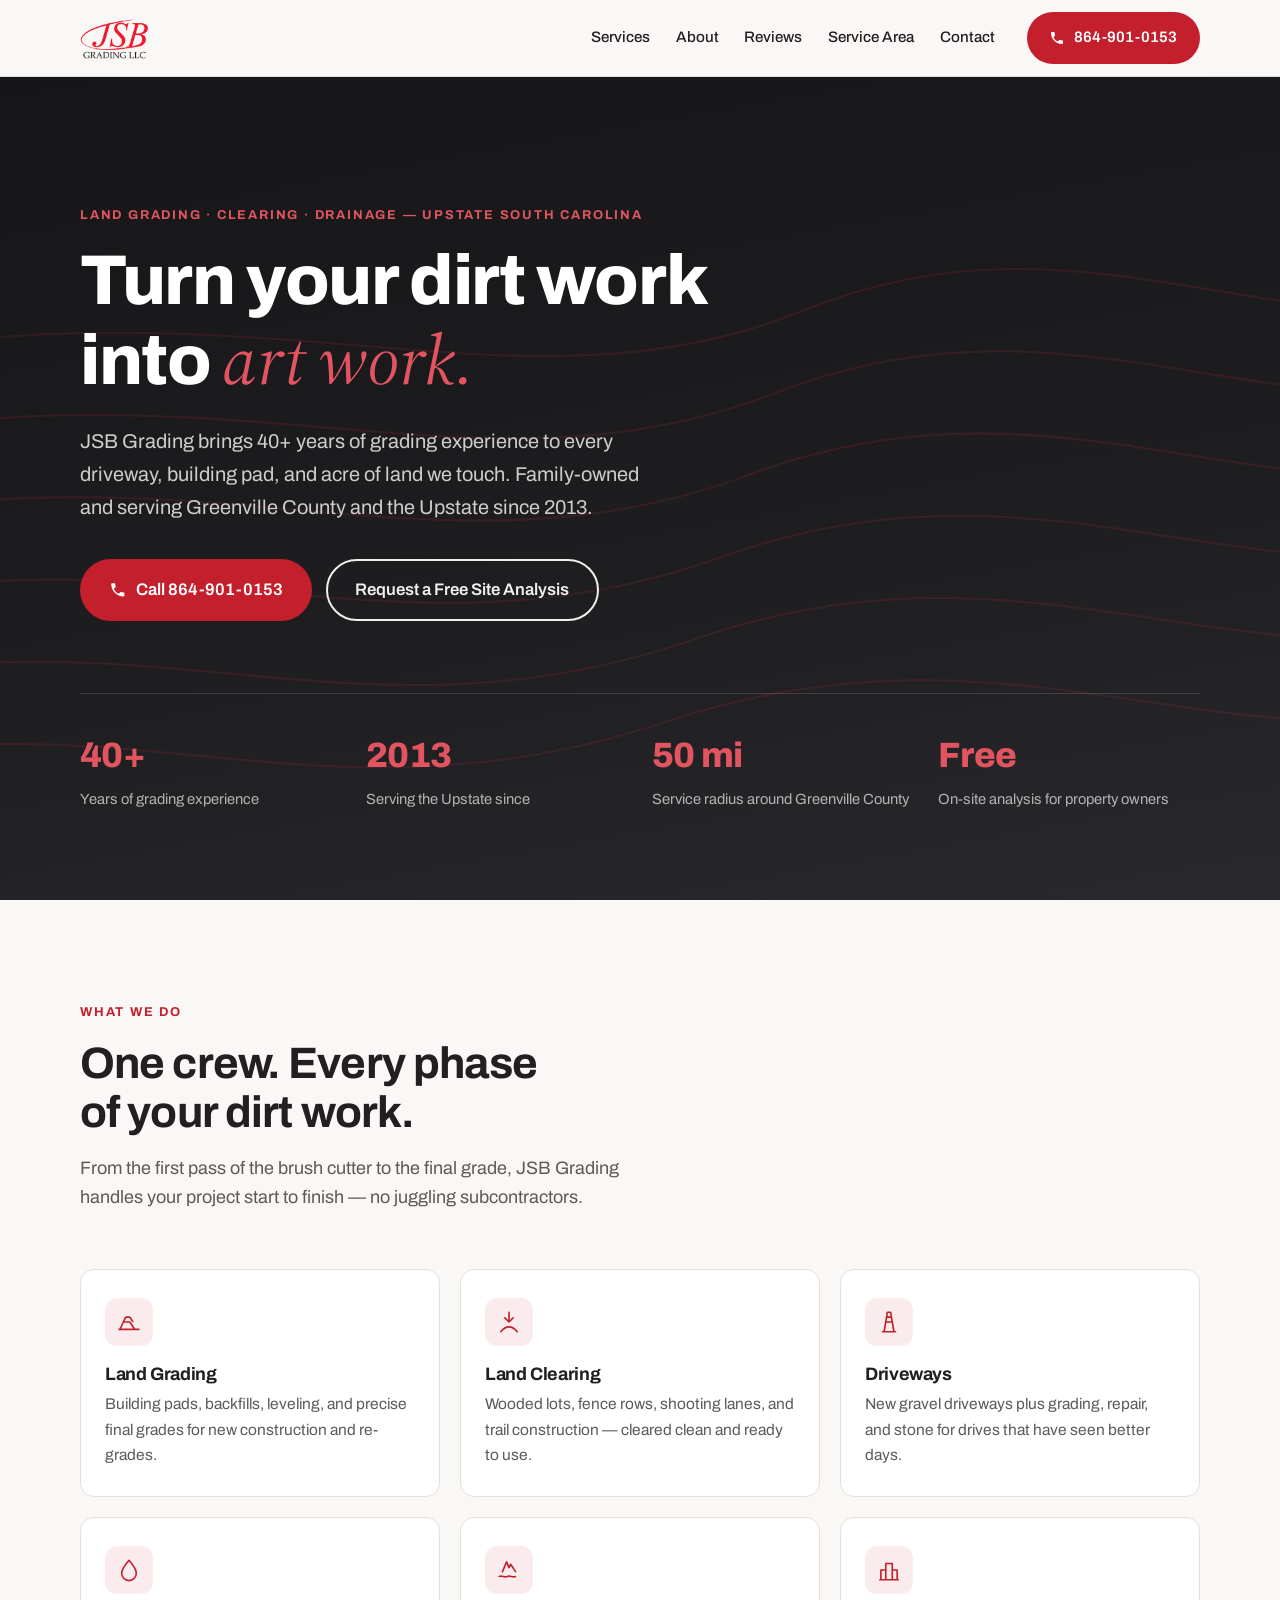
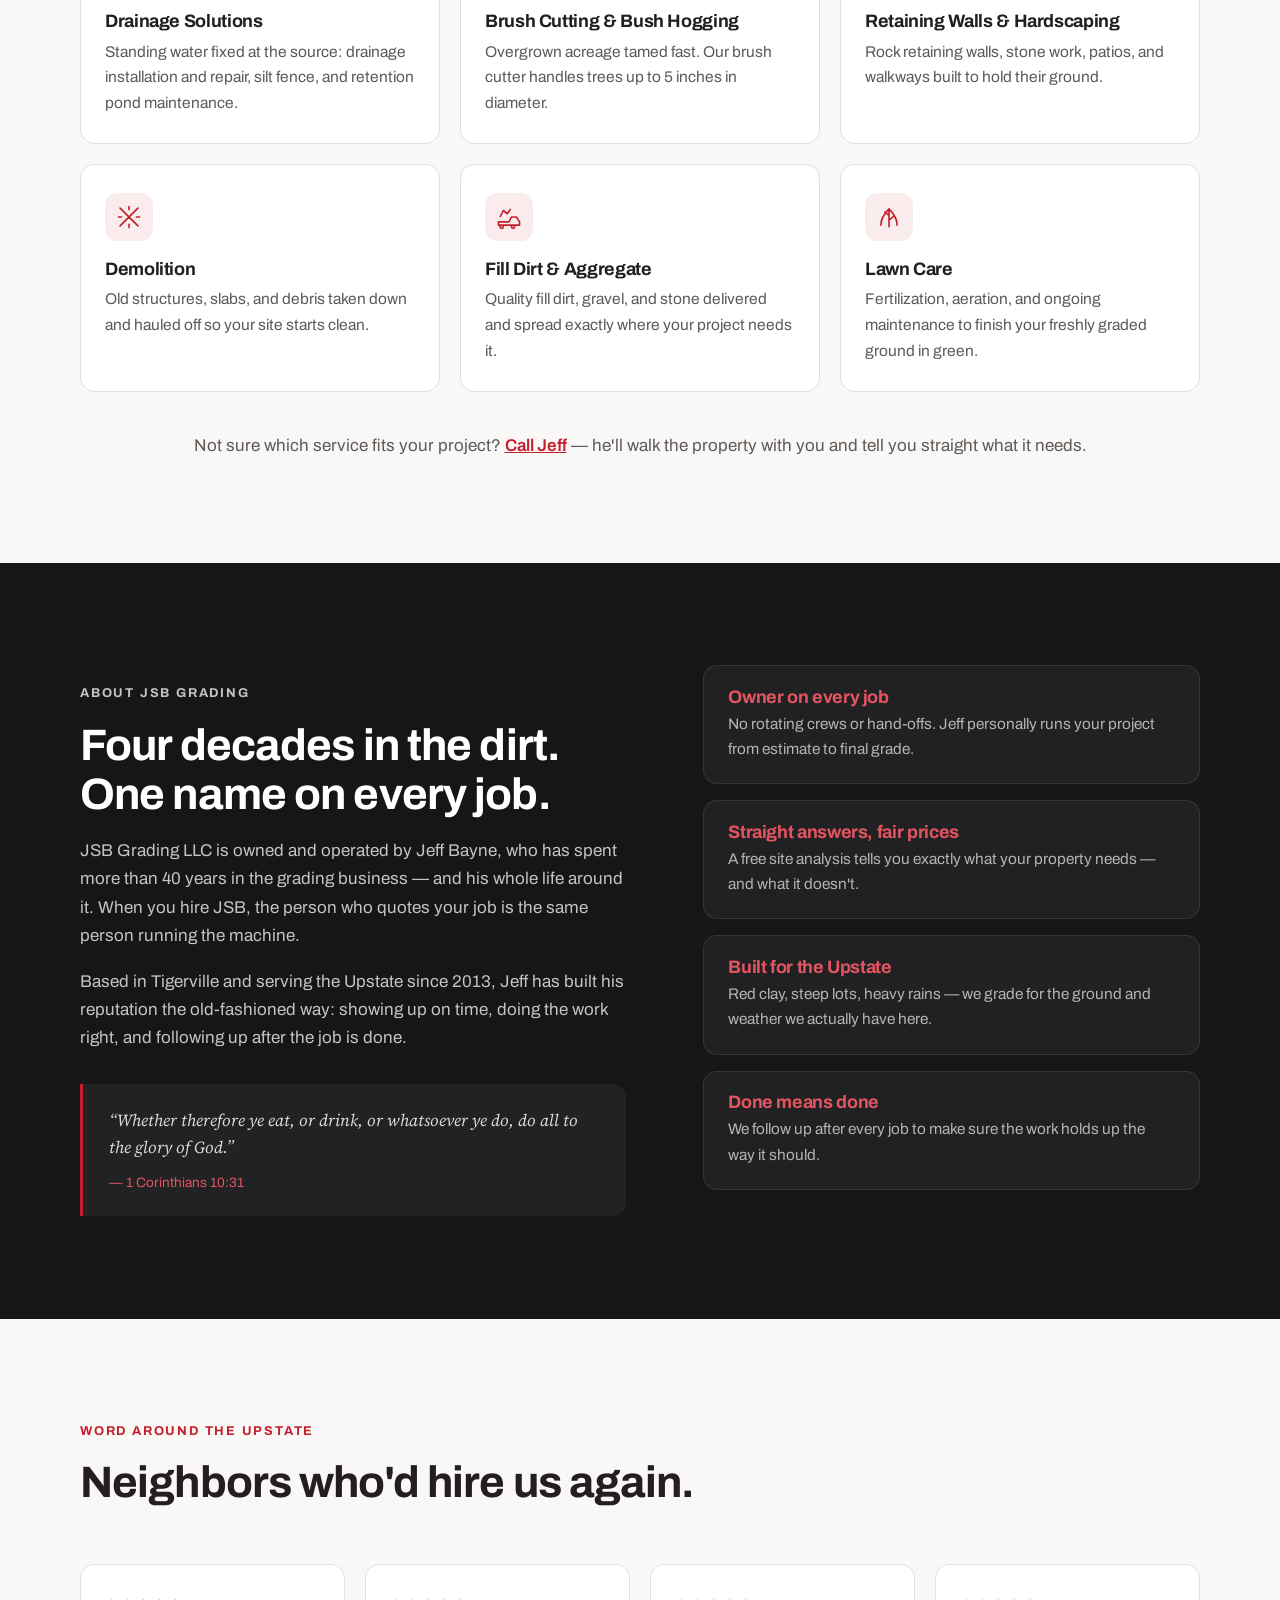
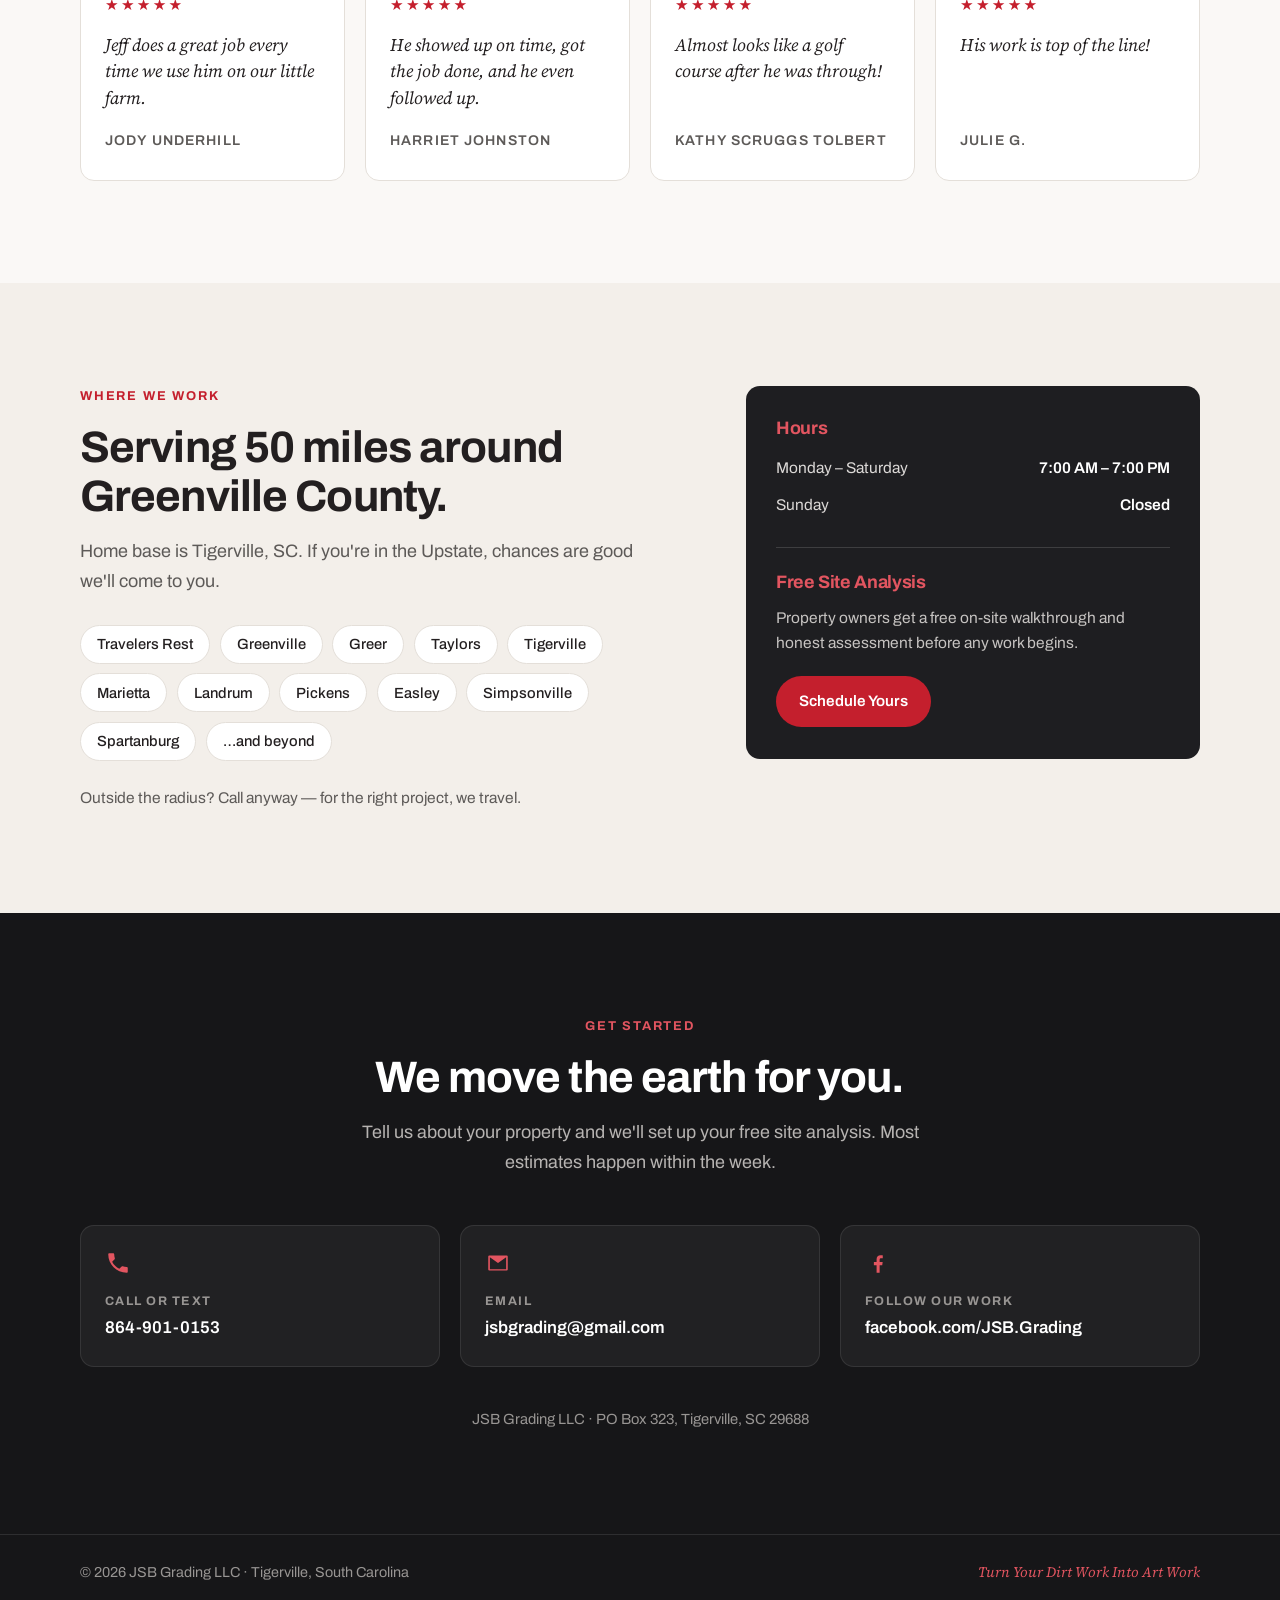
==== index.html @ b6570e82 "Build JSB Grading single-page marketing site Co-Authored-By: Claude Fable 5 <noreply@anthropic.com>" ====
<!DOCTYPE html>
<html lang="en">
<head>
  <meta charset="UTF-8">
  <meta name="viewport" content="width=device-width, initial-scale=1.0">
  <title>JSB Grading LLC — Land Grading, Clearing &amp; Drainage | Greenville County, SC</title>
  <meta name="description" content="JSB Grading LLC provides expert land grading, land clearing, gravel driveways, and drainage solutions across Greenville County and Upstate South Carolina. 40+ years of experience. Free site analysis — call 864-901-0153.">
  <link rel="canonical" href="https://www.jsbgrading.com/">
  <meta property="og:title" content="JSB Grading LLC — Turn Your Dirt Work Into Art Work">
  <meta property="og:description" content="Land grading, clearing, driveways &amp; drainage in Upstate South Carolina. 40+ years of experience. Free site analysis.">
  <meta property="og:type" content="website">
  <link rel="preconnect" href="https://fonts.googleapis.com">
  <link rel="preconnect" href="https://fonts.gstatic.com" crossorigin>
  <link href="https://fonts.googleapis.com/css2?family=Archivo:wght@400;500;600;700;800&family=Source+Serif+4:ital,opsz,wght@1,8..60,400&display=swap" rel="stylesheet">
  <link rel="stylesheet" href="css/style.css">
  <link rel="icon" href="img/jsb-grading-llc-logo.png" type="image/png">
  <script type="application/ld+json">
  {
    "@context": "https://schema.org",
    "@type": "LocalBusiness",
    "name": "JSB Grading LLC",
    "description": "Land grading, land clearing, gravel driveways, and drainage solutions in Upstate South Carolina.",
    "telephone": "+1-864-901-0153",
    "email": "jsbgrading@gmail.com",
    "url": "https://www.jsbgrading.com/",
    "slogan": "Turn Your Dirt Work Into Art Work",
    "foundingDate": "2013",
    "address": {
      "@type": "PostalAddress",
      "postOfficeBoxNumber": "PO Box 323",
      "addressLocality": "Tigerville",
      "addressRegion": "SC",
      "postalCode": "29688",
      "addressCountry": "US"
    },
    "areaServed": {
      "@type": "GeoCircle",
      "geoMidpoint": { "@type": "GeoCoordinates", "latitude": 35.0612, "longitude": -82.3668 },
      "geoRadius": "80000"
    },
    "openingHoursSpecification": [{
      "@type": "OpeningHoursSpecification",
      "dayOfWeek": ["Monday","Tuesday","Wednesday","Thursday","Friday","Saturday"],
      "opens": "07:00",
      "closes": "19:00"
    }],
    "sameAs": ["https://www.facebook.com/JSB.Grading/"]
  }
  </script>
</head>
<body>

  <header class="site-header" id="top">
    <div class="container header-inner">
      <a class="brand" href="#top">
        <img src="img/jsb-grading-llc-logo.png" alt="JSB Grading LLC" width="222" height="167">
      </a>
      <nav class="site-nav" id="site-nav" aria-label="Main navigation">
        <a href="#services">Services</a>
        <a href="#about">About</a>
        <a href="#testimonials">Reviews</a>
        <a href="#service-area">Service Area</a>
        <a href="#contact">Contact</a>
      </nav>
      <a class="btn btn-solid header-cta" href="tel:+18649010153">
        <svg viewBox="0 0 24 24" aria-hidden="true"><path d="M6.6 10.8c1.4 2.8 3.8 5.1 6.6 6.6l2.2-2.2c.3-.3.7-.4 1-.2 1.1.4 2.3.6 3.6.6.6 0 1 .4 1 1V20c0 .6-.4 1-1 1C10.6 21 3 13.4 3 4c0-.6.4-1 1-1h3.5c.6 0 1 .4 1 1 0 1.2.2 2.4.6 3.6.1.3 0 .7-.2 1l-2.3 2.2z"/></svg>
        864-901-0153
      </a>
      <button class="nav-toggle" id="nav-toggle" aria-label="Toggle menu" aria-expanded="false">
        <span></span><span></span><span></span>
      </button>
    </div>
  </header>

  <main>

    <!-- ============ HERO ============ -->
    <section class="hero">
      <div class="hero-topo" aria-hidden="true">
        <svg viewBox="0 0 1200 600" preserveAspectRatio="xMidYMid slice">
          <g fill="none" stroke="currentColor" stroke-width="1.5">
            <path d="M-50 520 C 200 430, 350 560, 620 470 S 1050 530, 1280 440"/>
            <path d="M-50 460 C 220 370, 380 500, 640 410 S 1060 470, 1280 380"/>
            <path d="M-50 400 C 240 310, 410 440, 660 350 S 1070 410, 1280 320"/>
            <path d="M-50 340 C 260 250, 440 380, 680 290 S 1080 350, 1280 260"/>
            <path d="M-50 280 C 280 190, 470 320, 700 230 S 1090 290, 1280 200"/>
            <path d="M-50 220 C 300 130, 500 260, 720 170 S 1100 230, 1280 140"/>
          </g>
        </svg>
      </div>
      <div class="container hero-inner">
        <p class="eyebrow">Land Grading &middot; Clearing &middot; Drainage &mdash; Upstate South Carolina</p>
        <h1>Turn your dirt work<br>into <em>art work.</em></h1>
        <p class="hero-sub">JSB Grading brings 40+ years of grading experience to every driveway, building pad, and acre of land we touch. Family-owned and serving Greenville County and the Upstate since 2013.</p>
        <div class="hero-actions">
          <a class="btn btn-solid btn-lg" href="tel:+18649010153">
            <svg viewBox="0 0 24 24" aria-hidden="true"><path d="M6.6 10.8c1.4 2.8 3.8 5.1 6.6 6.6l2.2-2.2c.3-.3.7-.4 1-.2 1.1.4 2.3.6 3.6.6.6 0 1 .4 1 1V20c0 .6-.4 1-1 1C10.6 21 3 13.4 3 4c0-.6.4-1 1-1h3.5c.6 0 1 .4 1 1 0 1.2.2 2.4.6 3.6.1.3 0 .7-.2 1l-2.3 2.2z"/></svg>
            Call 864-901-0153
          </a>
          <a class="btn btn-outline btn-lg" href="#contact">Request a Free Site Analysis</a>
        </div>
        <dl class="hero-stats">
          <div><dt>40+</dt><dd>Years of grading experience</dd></div>
          <div><dt>2013</dt><dd>Serving the Upstate since</dd></div>
          <div><dt>50 mi</dt><dd>Service radius around Greenville County</dd></div>
          <div><dt>Free</dt><dd>On-site analysis for property owners</dd></div>
        </dl>
      </div>
    </section>

    <!-- ============ SERVICES ============ -->
    <section class="section" id="services">
      <div class="container">
        <header class="section-head">
          <p class="eyebrow">What We Do</p>
          <h2>One crew. Every phase of your dirt work.</h2>
          <p class="section-sub">From the first pass of the brush cutter to the final grade, JSB Grading handles your project start to finish &mdash; no juggling subcontractors.</p>
        </header>
        <div class="services-grid">
          <article class="service-card">
            <div class="service-icon" aria-hidden="true">
              <svg viewBox="0 0 32 32"><path d="M3 25h26M5 25l4-9h8l6 9M9 16l3-6h5l4 6" fill="none" stroke="currentColor" stroke-width="2" stroke-linejoin="round"/></svg>
            </div>
            <h3>Land Grading</h3>
            <p>Building pads, backfills, leveling, and precise final grades for new construction and re-grades.</p>
          </article>
          <article class="service-card">
            <div class="service-icon" aria-hidden="true">
              <svg viewBox="0 0 32 32"><path d="M16 4v12m0 0l-5-5m5 5l5-5M6 28c3-4 7-6 10-6s7 2 10 6" fill="none" stroke="currentColor" stroke-width="2" stroke-linecap="round" stroke-linejoin="round"/></svg>
            </div>
            <h3>Land Clearing</h3>
            <p>Wooded lots, fence rows, shooting lanes, and trail construction &mdash; cleared clean and ready to use.</p>
          </article>
          <article class="service-card">
            <div class="service-icon" aria-hidden="true">
              <svg viewBox="0 0 32 32"><path d="M10 28L14 4h4l4 24M8 28h16M12 16h8M13 10h6" fill="none" stroke="currentColor" stroke-width="2" stroke-linecap="round" stroke-linejoin="round"/></svg>
            </div>
            <h3>Driveways</h3>
            <p>New gravel driveways plus grading, repair, and stone for drives that have seen better days.</p>
          </article>
          <article class="service-card">
            <div class="service-icon" aria-hidden="true">
              <svg viewBox="0 0 32 32"><path d="M16 4C16 4 7 14.5 7 20a9 9 0 0018 0c0-5.5-9-16-9-16z" fill="none" stroke="currentColor" stroke-width="2" stroke-linejoin="round"/></svg>
            </div>
            <h3>Drainage Solutions</h3>
            <p>Standing water fixed at the source: drainage installation and repair, silt fence, and retention pond maintenance.</p>
          </article>
          <article class="service-card">
            <div class="service-icon" aria-hidden="true">
              <svg viewBox="0 0 32 32"><path d="M4 24c4-2 6 2 10 0s6 2 10 0M8 18l5-12 3 7 2-4 6 9" fill="none" stroke="currentColor" stroke-width="2" stroke-linecap="round" stroke-linejoin="round"/></svg>
            </div>
            <h3>Brush Cutting &amp; Bush Hogging</h3>
            <p>Overgrown acreage tamed fast. Our brush cutter handles trees up to 5 inches in diameter.</p>
          </article>
          <article class="service-card">
            <div class="service-icon" aria-hidden="true">
              <svg viewBox="0 0 32 32"><path d="M4 28h24M6 28V16h6v12m0-12V8h8v8m0 12V16h6v12" fill="none" stroke="currentColor" stroke-width="2" stroke-linejoin="round"/></svg>
            </div>
            <h3>Retaining Walls &amp; Hardscaping</h3>
            <p>Rock retaining walls, stone work, patios, and walkways built to hold their ground.</p>
          </article>
          <article class="service-card">
            <div class="service-icon" aria-hidden="true">
              <svg viewBox="0 0 32 32"><path d="M5 27L27 5M5 5l22 22M16 3v4M16 25v4M3 16h4M25 16h4" fill="none" stroke="currentColor" stroke-width="2" stroke-linecap="round"/></svg>
            </div>
            <h3>Demolition</h3>
            <p>Old structures, slabs, and debris taken down and hauled off so your site starts clean.</p>
          </article>
          <article class="service-card">
            <div class="service-icon" aria-hidden="true">
              <svg viewBox="0 0 32 32"><path d="M3 22h13l3-6h6l4 6v4H3v-4zM7 26a2 2 0 100 4 2 2 0 000-4zm14 0a2 2 0 100 4 2 2 0 000-4zM5 16l4-8 5 4 4-6" fill="none" stroke="currentColor" stroke-width="2" stroke-linejoin="round"/></svg>
            </div>
            <h3>Fill Dirt &amp; Aggregate</h3>
            <p>Quality fill dirt, gravel, and stone delivered and spread exactly where your project needs it.</p>
          </article>
          <article class="service-card">
            <div class="service-icon" aria-hidden="true">
              <svg viewBox="0 0 32 32"><path d="M6 26c0-8 4-14 10-20 6 6 10 12 10 20M16 6v22M16 14l-5-4m5 10l6-5" fill="none" stroke="currentColor" stroke-width="2" stroke-linecap="round" stroke-linejoin="round"/></svg>
            </div>
            <h3>Lawn Care</h3>
            <p>Fertilization, aeration, and ongoing maintenance to finish your freshly graded ground in green.</p>
          </article>
        </div>
        <p class="services-note">Not sure which service fits your project? <a href="tel:+18649010153">Call Jeff</a> &mdash; he'll walk the property with you and tell you straight what it needs.</p>
      </div>
    </section>

    <!-- ============ ABOUT ============ -->
    <section class="section section-dark" id="about">
      <div class="container about-grid">
        <div class="about-copy">
          <p class="eyebrow eyebrow-light">About JSB Grading</p>
          <h2>Four decades in the dirt. One name on every job.</h2>
          <p>JSB Grading LLC is owned and operated by Jeff Bayne, who has spent more than 40 years in the grading business &mdash; and his whole life around it. When you hire JSB, the person who quotes your job is the same person running the machine.</p>
          <p>Based in Tigerville and serving the Upstate since 2013, Jeff has built his reputation the old-fashioned way: showing up on time, doing the work right, and following up after the job is done.</p>
          <blockquote class="about-verse">
            &ldquo;Whether therefore ye eat, or drink, or whatsoever ye do, do all to the glory of God.&rdquo;
            <cite>&mdash; 1 Corinthians 10:31</cite>
          </blockquote>
        </div>
        <ul class="about-points">
          <li>
            <h3>Owner on every job</h3>
            <p>No rotating crews or hand-offs. Jeff personally runs your project from estimate to final grade.</p>
          </li>
          <li>
            <h3>Straight answers, fair prices</h3>
            <p>A free site analysis tells you exactly what your property needs &mdash; and what it doesn't.</p>
          </li>
          <li>
            <h3>Built for the Upstate</h3>
            <p>Red clay, steep lots, heavy rains &mdash; we grade for the ground and weather we actually have here.</p>
          </li>
          <li>
            <h3>Done means done</h3>
            <p>We follow up after every job to make sure the work holds up the way it should.</p>
          </li>
        </ul>
      </div>
    </section>

    <!-- ============ TESTIMONIALS ============ -->
    <section class="section" id="testimonials">
      <div class="container">
        <header class="section-head">
          <p class="eyebrow">Word Around the Upstate</p>
          <h2>Neighbors who'd hire us again.</h2>
        </header>
        <div class="testimonial-grid">
          <figure class="testimonial">
            <div class="stars" aria-label="5 out of 5 stars">★★★★★</div>
            <blockquote>Jeff does a great job every time we use him on our little farm.</blockquote>
            <figcaption>Jody Underhill</figcaption>
          </figure>
          <figure class="testimonial">
            <div class="stars" aria-label="5 out of 5 stars">★★★★★</div>
            <blockquote>He showed up on time, got the job done, and he even followed up.</blockquote>
            <figcaption>Harriet Johnston</figcaption>
          </figure>
          <figure class="testimonial">
            <div class="stars" aria-label="5 out of 5 stars">★★★★★</div>
            <blockquote>Almost looks like a golf course after he was through!</blockquote>
            <figcaption>Kathy Scruggs Tolbert</figcaption>
          </figure>
          <figure class="testimonial">
            <div class="stars" aria-label="5 out of 5 stars">★★★★★</div>
            <blockquote>His work is top of the line!</blockquote>
            <figcaption>Julie G.</figcaption>
          </figure>
        </div>
      </div>
    </section>

    <!-- ============ SERVICE AREA ============ -->
    <section class="section section-tint" id="service-area">
      <div class="container area-grid">
        <div>
          <p class="eyebrow">Where We Work</p>
          <h2>Serving 50 miles around Greenville County.</h2>
          <p class="section-sub">Home base is Tigerville, SC. If you're in the Upstate, chances are good we'll come to you.</p>
          <ul class="area-list">
            <li>Travelers Rest</li>
            <li>Greenville</li>
            <li>Greer</li>
            <li>Taylors</li>
            <li>Tigerville</li>
            <li>Marietta</li>
            <li>Landrum</li>
            <li>Pickens</li>
            <li>Easley</li>
            <li>Simpsonville</li>
            <li>Spartanburg</li>
            <li>&hellip;and beyond</li>
          </ul>
          <p class="area-note">Outside the radius? Call anyway &mdash; for the right project, we travel.</p>
        </div>
        <div class="area-card">
          <h3>Hours</h3>
          <table class="hours-table">
            <tr><td>Monday &ndash; Saturday</td><td>7:00 AM &ndash; 7:00 PM</td></tr>
            <tr><td>Sunday</td><td>Closed</td></tr>
          </table>
          <hr>
          <h3>Free Site Analysis</h3>
          <p>Property owners get a free on-site walkthrough and honest assessment before any work begins.</p>
          <a class="btn btn-solid" href="#contact">Schedule Yours</a>
        </div>
      </div>
    </section>

    <!-- ============ CONTACT / CTA ============ -->
    <section class="section section-dark contact" id="contact">
      <div class="container contact-inner">
        <p class="eyebrow eyebrow-light">Get Started</p>
        <h2>We move the earth for you.</h2>
        <p class="section-sub">Tell us about your property and we'll set up your free site analysis. Most estimates happen within the week.</p>
        <div class="contact-methods">
          <a class="contact-method" href="tel:+18649010153">
            <svg viewBox="0 0 24 24" aria-hidden="true"><path d="M6.6 10.8c1.4 2.8 3.8 5.1 6.6 6.6l2.2-2.2c.3-.3.7-.4 1-.2 1.1.4 2.3.6 3.6.6.6 0 1 .4 1 1V20c0 .6-.4 1-1 1C10.6 21 3 13.4 3 4c0-.6.4-1 1-1h3.5c.6 0 1 .4 1 1 0 1.2.2 2.4.6 3.6.1.3 0 .7-.2 1l-2.3 2.2z"/></svg>
            <span class="contact-label">Call or text</span>
            <span class="contact-value">864-901-0153</span>
          </a>
          <a class="contact-method" href="mailto:jsbgrading@gmail.com">
            <svg viewBox="0 0 24 24" aria-hidden="true"><path d="M4 5h16a1 1 0 011 1v12a1 1 0 01-1 1H4a1 1 0 01-1-1V6a1 1 0 011-1zm8 7L4.5 6.7v11h15v-11L12 12z"/></svg>
            <span class="contact-label">Email</span>
            <span class="contact-value">jsbgrading@gmail.com</span>
          </a>
          <a class="contact-method" href="https://www.facebook.com/JSB.Grading/" target="_blank" rel="noopener">
            <svg viewBox="0 0 24 24" aria-hidden="true"><path d="M13.5 21v-7h2.4l.4-3h-2.8V9.1c0-.9.2-1.5 1.5-1.5h1.4V5c-.2 0-1.1-.1-2.1-.1-2.1 0-3.6 1.3-3.6 3.7V11H8.2v3h2.5v7h2.8z"/></svg>
            <span class="contact-label">Follow our work</span>
            <span class="contact-value">facebook.com/JSB.Grading</span>
          </a>
        </div>
        <p class="contact-mail">JSB Grading LLC &middot; PO Box 323, Tigerville, SC 29688</p>
      </div>
    </section>

  </main>

  <footer class="site-footer">
    <div class="container footer-inner">
      <p>&copy; <span id="year">2026</span> JSB Grading LLC &middot; Tigerville, South Carolina</p>
      <p class="footer-tagline">Turn Your Dirt Work Into Art Work</p>
    </div>
  </footer>

  <script src="js/main.js"></script>
</body>
</html>
---- css/style.css ----
/* ==========================================================================
   JSB Grading LLC — minimalist single-page site
   Palette drawn from the JSB logo: brand red, print black, warm off-white
   ========================================================================== */

:root {
  --char-950: #161618;
  --char-900: #1e1e21;
  --char-800: #29292d;
  --red-600: #c41f2d;
  --red-500: #d6303d;
  --red-400: #e25560;
  --red-50: #faecec;
  --paper: #faf8f6;
  --paper-tint: #f3efea;
  --ink: #231f20;
  --ink-soft: #5d5a58;
  --line: #e4dfd9;
  --radius: 14px;
  --font-display: "Archivo", system-ui, sans-serif;
  --font-serif: "Source Serif 4", Georgia, serif;
}

* { box-sizing: border-box; margin: 0; padding: 0; }

html { scroll-behavior: smooth; scroll-padding-top: 84px; }

body {
  font-family: var(--font-display);
  font-size: 1.0625rem;
  line-height: 1.65;
  color: var(--ink);
  background: var(--paper);
  -webkit-font-smoothing: antialiased;
}

img, svg { display: block; }

a { color: inherit; }

.container {
  width: min(1120px, 100% - 2.5rem);
  margin-inline: auto;
}

/* ---------- Type ---------- */

h1, h2, h3 {
  font-weight: 700;
  line-height: 1.12;
  letter-spacing: -0.02em;
  text-wrap: balance;
}

h1 { font-size: clamp(2.6rem, 6.5vw, 4.4rem); font-weight: 800; }
h2 { font-size: clamp(1.9rem, 4vw, 2.75rem); }
h3 { font-size: 1.125rem; }

h1 em {
  font-family: var(--font-serif);
  font-style: italic;
  font-weight: 400;
  color: var(--red-400);
  letter-spacing: 0;
}

.eyebrow {
  font-size: 0.8rem;
  font-weight: 700;
  text-transform: uppercase;
  letter-spacing: 0.14em;
  color: var(--red-600);
  margin-bottom: 1rem;
}

.eyebrow-light { color: var(--red-400); }

.section-sub {
  color: var(--ink-soft);
  font-size: 1.125rem;
  max-width: 56ch;
  margin-top: 1rem;
}

.section-dark .section-sub { color: #b6b3b1; }

/* ---------- Buttons ---------- */

.btn {
  display: inline-flex;
  align-items: center;
  gap: 0.55rem;
  font-family: var(--font-display);
  font-weight: 600;
  font-size: 0.95rem;
  text-decoration: none;
  padding: 0.7rem 1.3rem;
  border-radius: 999px;
  border: 2px solid transparent;
  transition: transform 0.15s ease, background 0.15s ease, color 0.15s ease;
  white-space: nowrap;
}

.btn:hover { transform: translateY(-2px); }

.btn svg { width: 1.05em; height: 1.05em; fill: currentColor; }

.btn-solid { background: var(--red-600); color: #fff; }
.btn-solid:hover { background: var(--red-500); }

.btn-outline { border-color: currentColor; color: #f1efed; background: transparent; }
.btn-outline:hover { background: rgba(255, 255, 255, 0.08); }

.btn-lg { padding: 0.95rem 1.7rem; font-size: 1.05rem; }

/* ---------- Header ---------- */

.site-header {
  position: sticky;
  top: 0;
  z-index: 50;
  background: rgba(250, 248, 246, 0.92);
  backdrop-filter: blur(10px);
  border-bottom: 1px solid var(--line);
}

.header-inner {
  display: flex;
  align-items: center;
  gap: 2rem;
  height: 76px;
}

.brand { display: flex; align-items: center; text-decoration: none; }

.brand img { height: 54px; width: auto; }

.site-nav {
  display: flex;
  gap: 1.6rem;
  margin-left: auto;
}

.site-nav a {
  color: var(--ink);
  text-decoration: none;
  font-size: 0.95rem;
  font-weight: 500;
  transition: color 0.15s ease;
}

.site-nav a:hover { color: var(--red-600); }

.nav-toggle {
  display: none;
  flex-direction: column;
  justify-content: center;
  gap: 5px;
  width: 42px;
  height: 42px;
  background: none;
  border: 0;
  cursor: pointer;
  margin-left: auto;
}

.nav-toggle span {
  display: block;
  height: 2px;
  width: 22px;
  margin-inline: auto;
  background: var(--ink);
  border-radius: 2px;
  transition: transform 0.2s ease, opacity 0.2s ease;
}

.nav-toggle[aria-expanded="true"] span:nth-child(1) { transform: translateY(7px) rotate(45deg); }
.nav-toggle[aria-expanded="true"] span:nth-child(2) { opacity: 0; }
.nav-toggle[aria-expanded="true"] span:nth-child(3) { transform: translateY(-7px) rotate(-45deg); }

/* ---------- Hero ---------- */

.hero {
  position: relative;
  background: linear-gradient(170deg, var(--char-950) 0%, var(--char-900) 60%, var(--char-800) 100%);
  color: #fff;
  overflow: hidden;
}

.hero-topo {
  position: absolute;
  inset: 0;
  color: rgba(214, 48, 61, 0.14);
  pointer-events: none;
}

.hero-topo svg { width: 100%; height: 100%; }

.hero-inner {
  position: relative;
  padding: clamp(4.5rem, 10vw, 8rem) 0 clamp(3.5rem, 7vw, 5.5rem);
}

.hero .eyebrow { color: var(--red-400); }

.hero-sub {
  max-width: 54ch;
  margin-top: 1.5rem;
  font-size: clamp(1.05rem, 1.6vw, 1.25rem);
  color: #cfccca;
}

.hero-actions {
  display: flex;
  flex-wrap: wrap;
  gap: 0.9rem;
  margin-top: 2.2rem;
}

.hero-stats {
  display: grid;
  grid-template-columns: repeat(4, 1fr);
  gap: 1.5rem;
  margin-top: clamp(3rem, 6vw, 4.5rem);
  padding-top: 2rem;
  border-top: 1px solid rgba(255, 255, 255, 0.14);
}

.hero-stats dt {
  font-size: clamp(1.6rem, 3vw, 2.2rem);
  font-weight: 800;
  color: var(--red-400);
  letter-spacing: -0.02em;
}

.hero-stats dd { color: #b6b3b1; font-size: 0.92rem; margin-top: 0.2rem; }

/* ---------- Sections ---------- */

.section { padding: clamp(4rem, 8vw, 6.5rem) 0; }

.section-head { max-width: 64ch; margin-bottom: clamp(2.5rem, 5vw, 3.5rem); }

.section-dark {
  background: var(--char-950);
  color: #fff;
}

.section-tint { background: var(--paper-tint); }

/* ---------- Services ---------- */

.services-grid {
  display: grid;
  grid-template-columns: repeat(auto-fill, minmax(290px, 1fr));
  gap: 1.25rem;
}

.service-card {
  background: #fff;
  border: 1px solid var(--line);
  border-radius: var(--radius);
  padding: 1.75rem 1.5rem;
  transition: transform 0.18s ease, box-shadow 0.18s ease, border-color 0.18s ease;
}

.service-card:hover {
  transform: translateY(-4px);
  border-color: var(--red-400);
  box-shadow: 0 14px 30px -18px rgba(35, 31, 32, 0.35);
}

.service-icon {
  width: 48px;
  height: 48px;
  display: grid;
  place-items: center;
  border-radius: 12px;
  background: var(--red-50);
  color: var(--red-600);
  margin-bottom: 1.1rem;
}

.service-icon svg { width: 26px; height: 26px; }

.service-card p { color: var(--ink-soft); font-size: 0.97rem; margin-top: 0.45rem; }

.services-note {
  margin-top: 2.5rem;
  text-align: center;
  color: var(--ink-soft);
}

.services-note a { color: var(--red-600); font-weight: 600; }

/* ---------- About ---------- */

.about-grid {
  display: grid;
  grid-template-columns: 1.1fr 1fr;
  gap: clamp(2.5rem, 6vw, 5rem);
  align-items: start;
}

.about-copy p { color: #c6c3c1; margin-top: 1.15rem; }

.about-copy h2 { color: #fff; }

.about-verse {
  margin-top: 2rem;
  padding: 1.4rem 1.6rem;
  border-left: 3px solid var(--red-600);
  background: rgba(255, 255, 255, 0.05);
  border-radius: 0 var(--radius) var(--radius) 0;
  font-family: var(--font-serif);
  font-style: italic;
  font-size: 1.05rem;
  color: #dcd9d7;
}

.about-verse cite {
  display: block;
  margin-top: 0.6rem;
  font-family: var(--font-display);
  font-style: normal;
  font-size: 0.85rem;
  color: var(--red-400);
}

.about-points {
  list-style: none;
  display: grid;
  gap: 1rem;
}

.about-points li {
  background: rgba(255, 255, 255, 0.05);
  border: 1px solid rgba(255, 255, 255, 0.09);
  border-radius: var(--radius);
  padding: 1.3rem 1.5rem;
}

.about-points h3 { color: var(--red-400); margin-bottom: 0.3rem; }

.about-points p { color: #b6b3b1; font-size: 0.96rem; }

/* ---------- Testimonials ---------- */

.testimonial-grid {
  display: grid;
  grid-template-columns: repeat(auto-fill, minmax(250px, 1fr));
  gap: 1.25rem;
}

.testimonial {
  background: #fff;
  border: 1px solid var(--line);
  border-radius: var(--radius);
  padding: 1.75rem 1.5rem;
  display: flex;
  flex-direction: column;
}

.stars {
  color: var(--red-600);
  letter-spacing: 0.15em;
  margin-bottom: 0.9rem;
  font-size: 0.95rem;
}

.testimonial blockquote {
  font-family: var(--font-serif);
  font-style: italic;
  font-size: 1.1rem;
  line-height: 1.5;
  flex: 1;
}

.testimonial figcaption {
  margin-top: 1.1rem;
  font-size: 0.88rem;
  font-weight: 600;
  color: var(--ink-soft);
  text-transform: uppercase;
  letter-spacing: 0.08em;
}

/* ---------- Service area ---------- */

.area-grid {
  display: grid;
  grid-template-columns: 1.3fr 1fr;
  gap: clamp(2.5rem, 6vw, 5rem);
  align-items: start;
}

.area-list {
  list-style: none;
  display: flex;
  flex-wrap: wrap;
  gap: 0.6rem;
  margin-top: 1.75rem;
}

.area-list li {
  background: #fff;
  border: 1px solid var(--line);
  border-radius: 999px;
  padding: 0.4rem 1rem;
  font-size: 0.92rem;
  font-weight: 500;
}

.area-note { margin-top: 1.5rem; color: var(--ink-soft); font-size: 0.97rem; }

.area-card {
  background: var(--char-900);
  color: #fff;
  border-radius: var(--radius);
  padding: 2rem 1.85rem;
}

.area-card h3 { color: var(--red-400); margin-bottom: 0.75rem; }

.area-card p { color: #c6c3c1; font-size: 0.97rem; margin-bottom: 1.25rem; }

.area-card hr {
  border: 0;
  border-top: 1px solid rgba(255, 255, 255, 0.14);
  margin: 1.5rem 0;
}

.hours-table { width: 100%; border-collapse: collapse; font-size: 0.97rem; }

.hours-table td { padding: 0.35rem 0; color: #dcd9d7; }

.hours-table td:last-child { text-align: right; font-weight: 600; color: #fff; }

/* ---------- Contact ---------- */

.contact-inner { text-align: center; }

.contact-inner .section-sub { margin-inline: auto; }

.contact-methods {
  display: grid;
  grid-template-columns: repeat(3, 1fr);
  gap: 1.25rem;
  margin-top: 3rem;
  text-align: left;
}

.contact-method {
  display: grid;
  gap: 0.2rem;
  background: rgba(255, 255, 255, 0.05);
  border: 1px solid rgba(255, 255, 255, 0.09);
  border-radius: var(--radius);
  padding: 1.5rem;
  text-decoration: none;
  transition: border-color 0.15s ease, background 0.15s ease;
}

.contact-method:hover {
  border-color: var(--red-400);
  background: rgba(255, 255, 255, 0.08);
}

.contact-method svg {
  width: 26px;
  height: 26px;
  fill: var(--red-400);
  margin-bottom: 0.7rem;
}

.contact-label {
  font-size: 0.78rem;
  font-weight: 700;
  text-transform: uppercase;
  letter-spacing: 0.12em;
  color: #989593;
}

.contact-value { font-weight: 600; color: #fff; overflow-wrap: anywhere; }

.contact-mail { margin-top: 2.5rem; font-size: 0.92rem; color: #989593; }

/* ---------- Footer ---------- */

.site-footer {
  background: var(--char-950);
  border-top: 1px solid rgba(255, 255, 255, 0.1);
  color: #989593;
  font-size: 0.9rem;
  padding: 1.6rem 0;
}

.footer-inner {
  display: flex;
  justify-content: space-between;
  flex-wrap: wrap;
  gap: 0.5rem;
}

.footer-tagline {
  font-family: var(--font-serif);
  font-style: italic;
  color: var(--red-400);
}

/* ---------- Responsive ---------- */

@media (max-width: 880px) {
  .about-grid, .area-grid { grid-template-columns: 1fr; }
  .contact-methods { grid-template-columns: 1fr; }
  .hero-stats { grid-template-columns: repeat(2, 1fr); }
}

@media (max-width: 760px) {
  .header-cta { display: none; }

  .nav-toggle { display: flex; }

  .brand img { height: 46px; }

  .site-nav {
    position: absolute;
    top: 76px;
    left: 0;
    right: 0;
    flex-direction: column;
    gap: 0;
    background: var(--paper);
    border-bottom: 1px solid var(--line);
    display: none;
  }

  .site-nav.open { display: flex; }

  .site-nav a {
    padding: 1rem 1.25rem;
    border-top: 1px solid var(--line);
  }

  .footer-inner { flex-direction: column; text-align: center; }
}
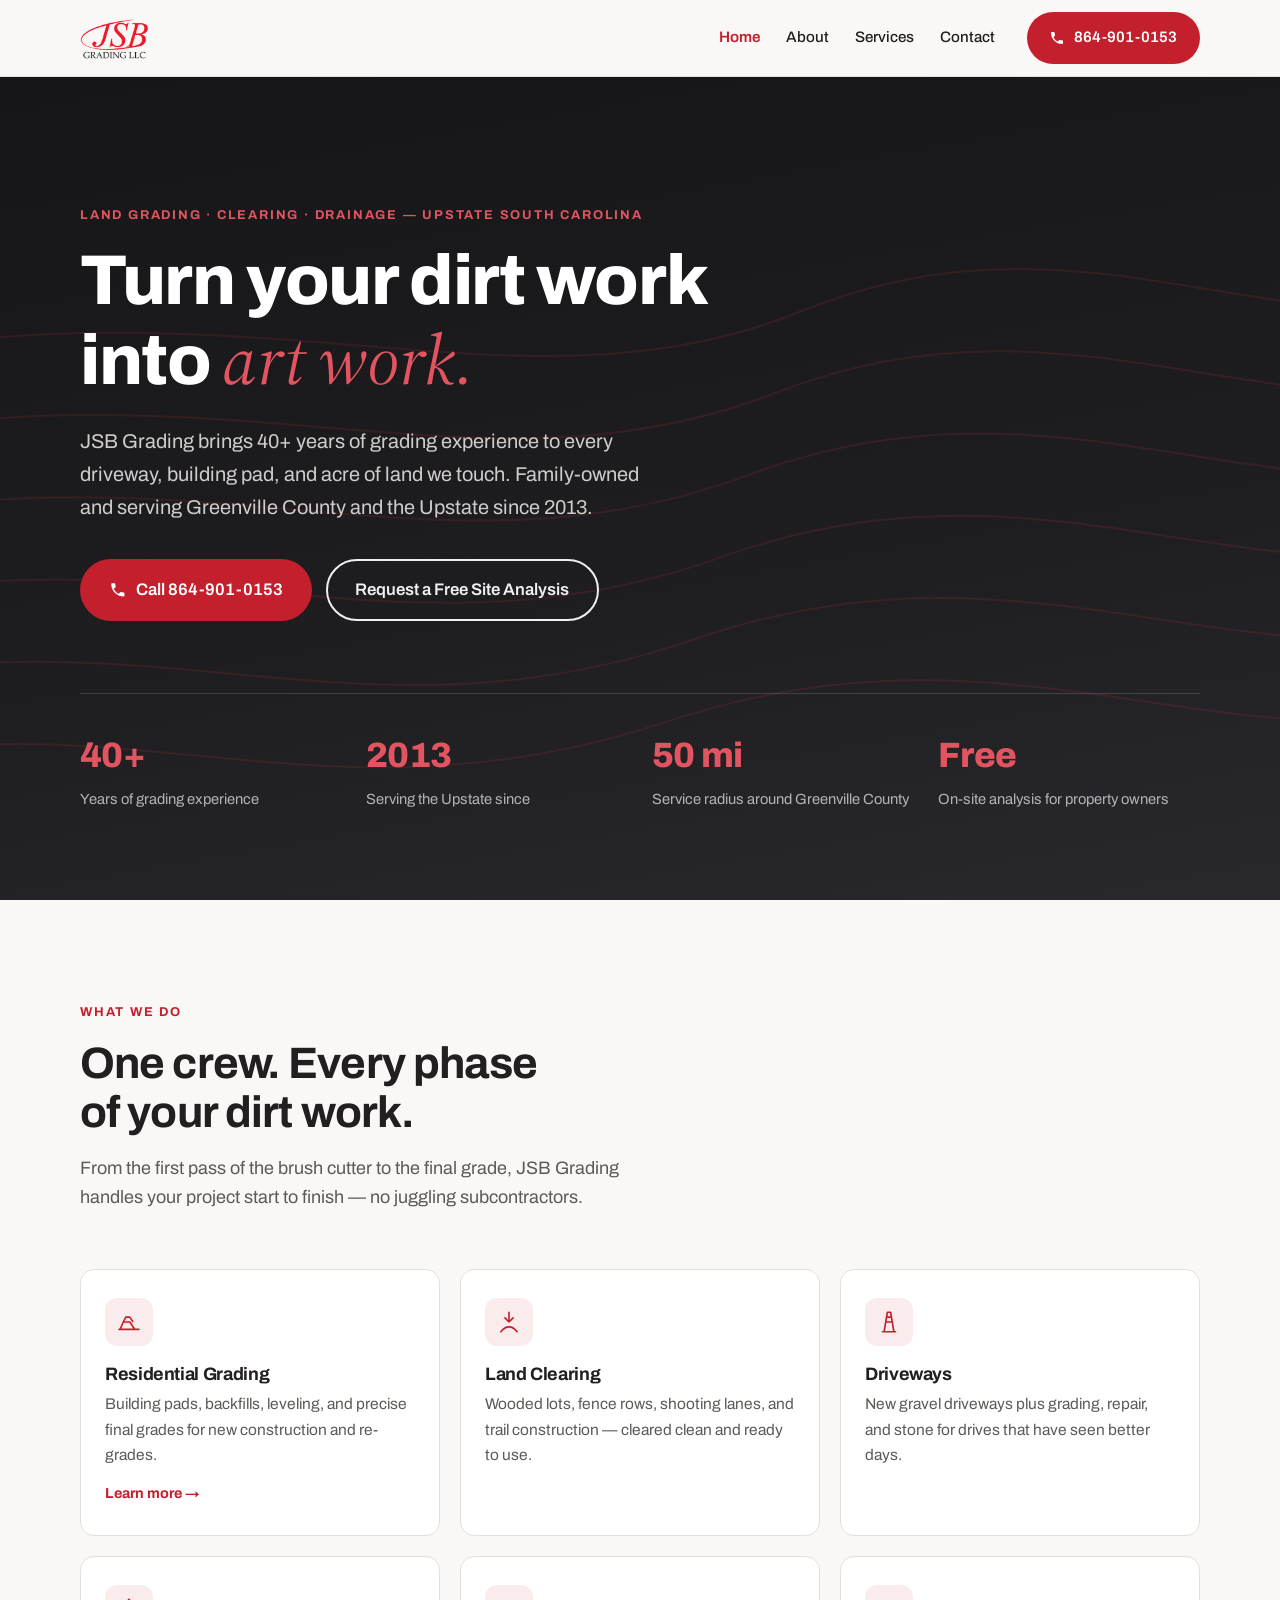
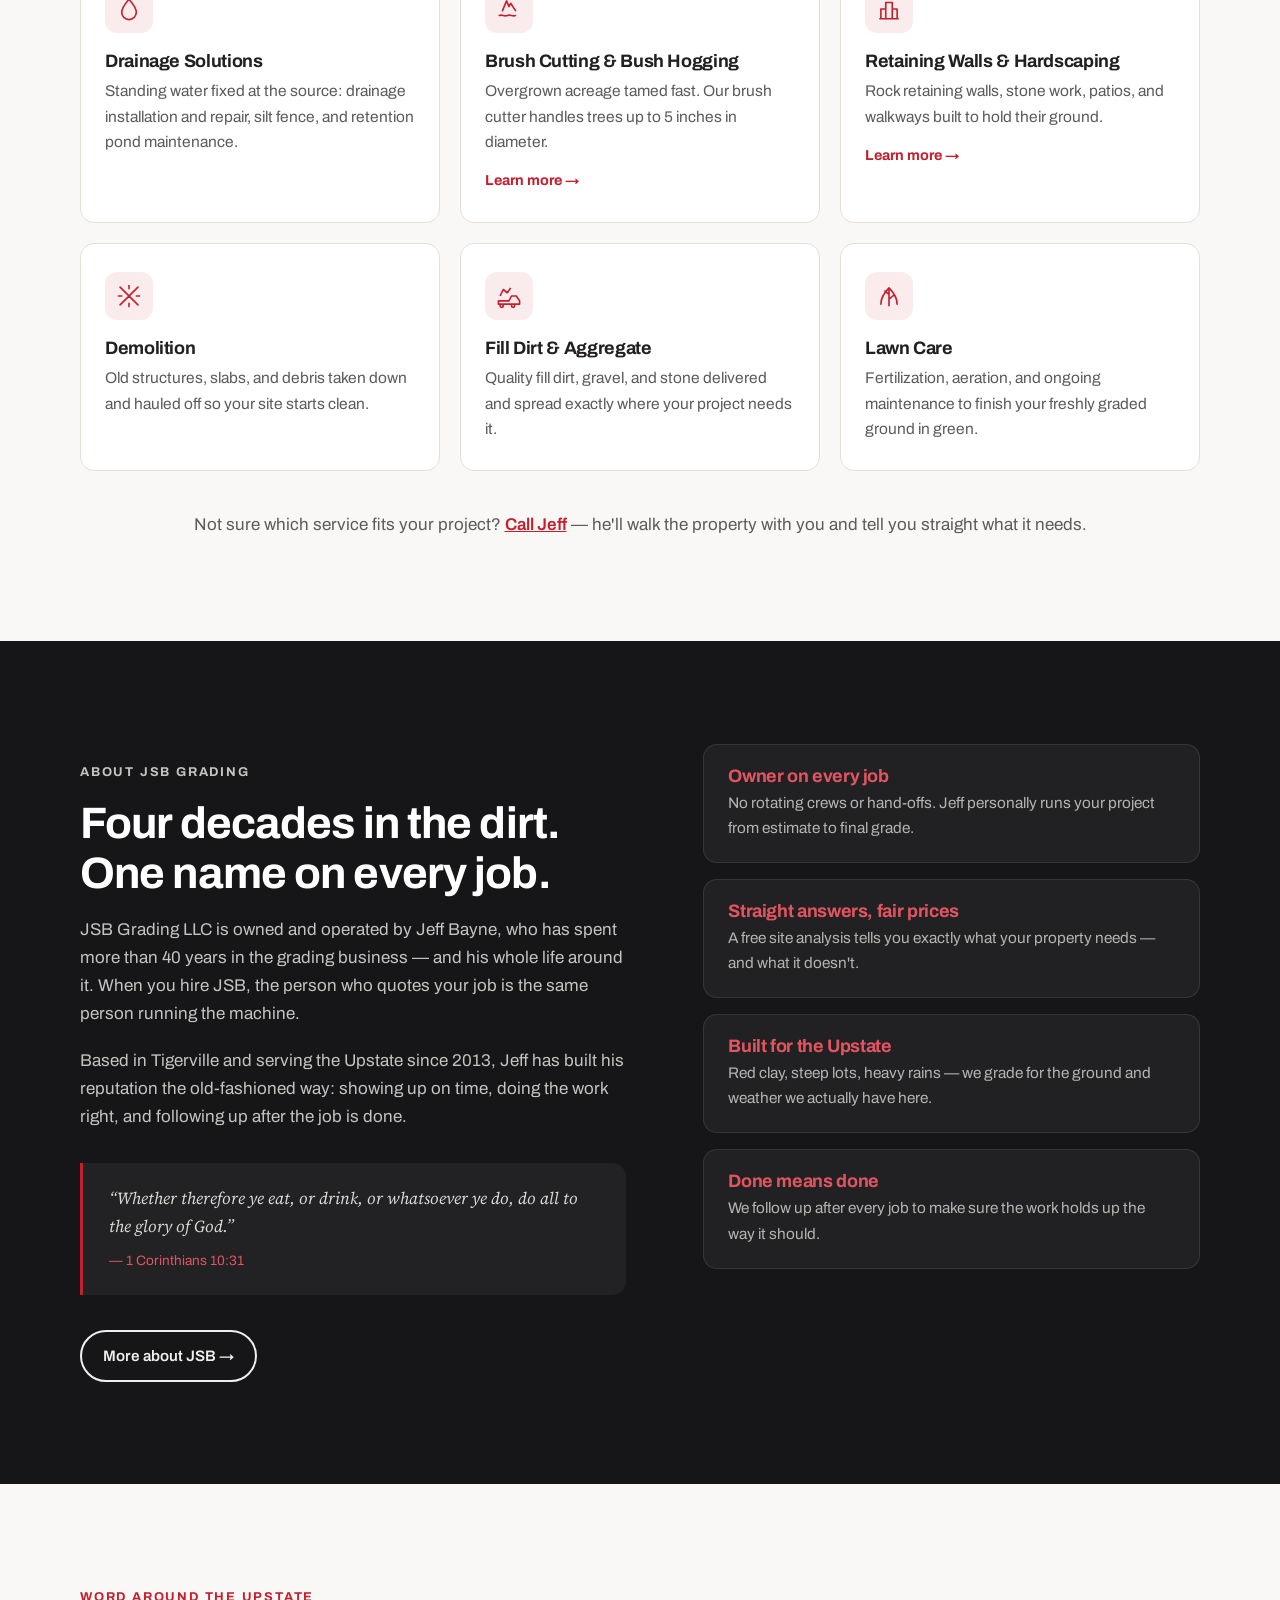
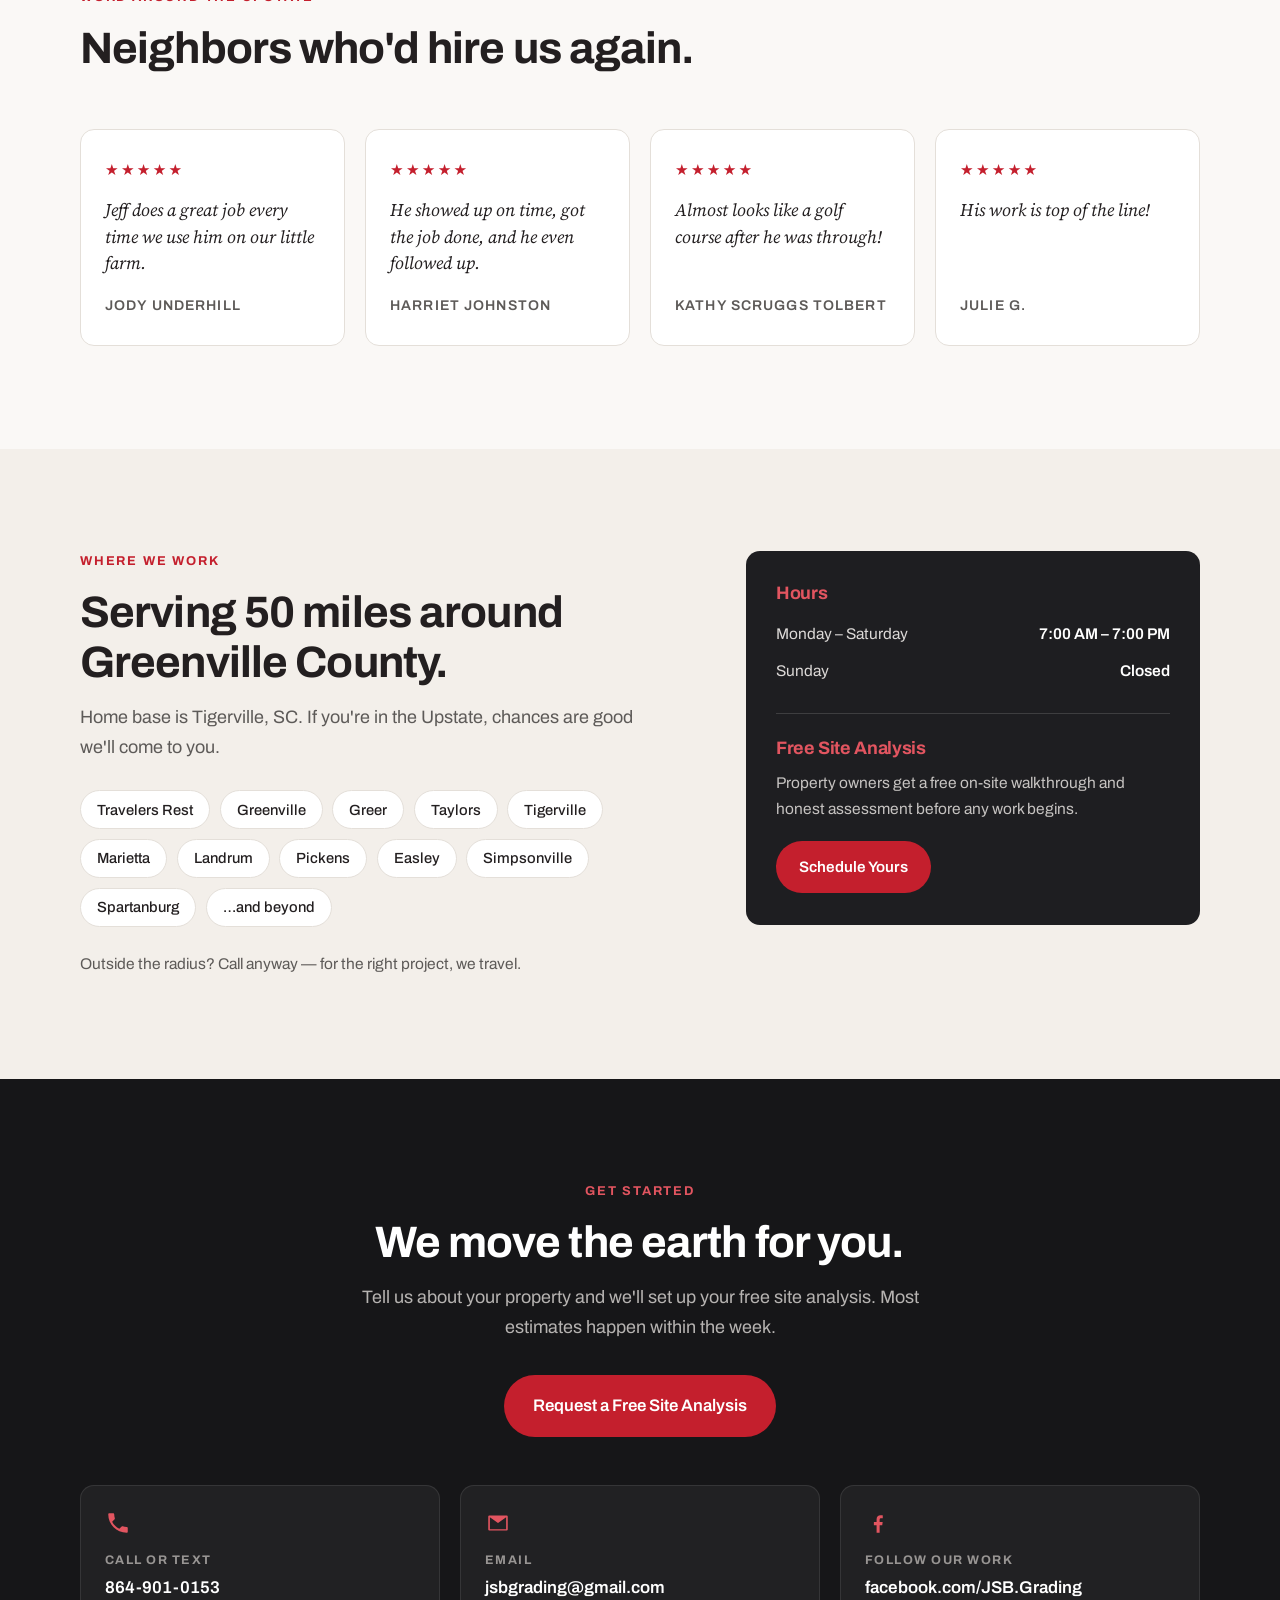
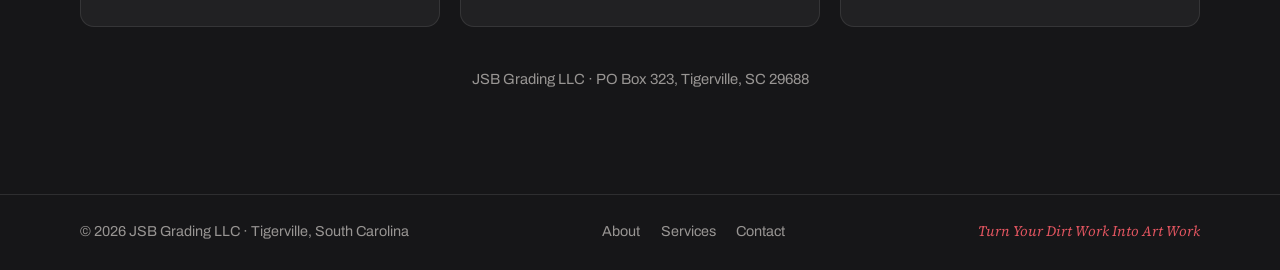
==== commit b28f471f: "Expand to multi-page site with brand logo, service pages, and lead form Co-Authored-By: Claude Fable" ====
--- a/index.html
+++ b/index.html
@@ -56,11 +56,10 @@
         <img src="img/jsb-grading-llc-logo.png" alt="JSB Grading LLC" width="222" height="167">
       </a>
       <nav class="site-nav" id="site-nav" aria-label="Main navigation">
-        <a href="#services">Services</a>
-        <a href="#about">About</a>
-        <a href="#testimonials">Reviews</a>
-        <a href="#service-area">Service Area</a>
-        <a href="#contact">Contact</a>
+        <a href="index.html" class="active">Home</a>
+        <a href="about.html">About</a>
+        <a href="services.html">Services</a>
+        <a href="contact.html">Contact</a>
       </nav>
       <a class="btn btn-solid header-cta" href="tel:+18649010153">
         <svg viewBox="0 0 24 24" aria-hidden="true"><path d="M6.6 10.8c1.4 2.8 3.8 5.1 6.6 6.6l2.2-2.2c.3-.3.7-.4 1-.2 1.1.4 2.3.6 3.6.6.6 0 1 .4 1 1V20c0 .6-.4 1-1 1C10.6 21 3 13.4 3 4c0-.6.4-1 1-1h3.5c.6 0 1 .4 1 1 0 1.2.2 2.4.6 3.6.1.3 0 .7-.2 1l-2.3 2.2z"/></svg>
@@ -97,7 +96,7 @@
             <svg viewBox="0 0 24 24" aria-hidden="true"><path d="M6.6 10.8c1.4 2.8 3.8 5.1 6.6 6.6l2.2-2.2c.3-.3.7-.4 1-.2 1.1.4 2.3.6 3.6.6.6 0 1 .4 1 1V20c0 .6-.4 1-1 1C10.6 21 3 13.4 3 4c0-.6.4-1 1-1h3.5c.6 0 1 .4 1 1 0 1.2.2 2.4.6 3.6.1.3 0 .7-.2 1l-2.3 2.2z"/></svg>
             Call 864-901-0153
           </a>
-          <a class="btn btn-outline btn-lg" href="#contact">Request a Free Site Analysis</a>
+          <a class="btn btn-outline btn-lg" href="contact.html">Request a Free Site Analysis</a>
         </div>
         <dl class="hero-stats">
           <div><dt>40+</dt><dd>Years of grading experience</dd></div>
@@ -117,13 +116,14 @@
           <p class="section-sub">From the first pass of the brush cutter to the final grade, JSB Grading handles your project start to finish &mdash; no juggling subcontractors.</p>
         </header>
         <div class="services-grid">
-          <article class="service-card">
+          <a class="service-card" href="residential-grading.html">
             <div class="service-icon" aria-hidden="true">
               <svg viewBox="0 0 32 32"><path d="M3 25h26M5 25l4-9h8l6 9M9 16l3-6h5l4 6" fill="none" stroke="currentColor" stroke-width="2" stroke-linejoin="round"/></svg>
             </div>
-            <h3>Land Grading</h3>
+            <h3>Residential Grading</h3>
             <p>Building pads, backfills, leveling, and precise final grades for new construction and re-grades.</p>
-          </article>
+            <span class="card-more">Learn more &rarr;</span>
+          </a>
           <article class="service-card">
             <div class="service-icon" aria-hidden="true">
               <svg viewBox="0 0 32 32"><path d="M16 4v12m0 0l-5-5m5 5l5-5M6 28c3-4 7-6 10-6s7 2 10 6" fill="none" stroke="currentColor" stroke-width="2" stroke-linecap="round" stroke-linejoin="round"/></svg>
@@ -145,20 +145,22 @@
             <h3>Drainage Solutions</h3>
             <p>Standing water fixed at the source: drainage installation and repair, silt fence, and retention pond maintenance.</p>
           </article>
-          <article class="service-card">
+          <a class="service-card" href="brush-cutting.html">
             <div class="service-icon" aria-hidden="true">
               <svg viewBox="0 0 32 32"><path d="M4 24c4-2 6 2 10 0s6 2 10 0M8 18l5-12 3 7 2-4 6 9" fill="none" stroke="currentColor" stroke-width="2" stroke-linecap="round" stroke-linejoin="round"/></svg>
             </div>
             <h3>Brush Cutting &amp; Bush Hogging</h3>
             <p>Overgrown acreage tamed fast. Our brush cutter handles trees up to 5 inches in diameter.</p>
-          </article>
-          <article class="service-card">
+            <span class="card-more">Learn more &rarr;</span>
+          </a>
+          <a class="service-card" href="retaining-walls.html">
             <div class="service-icon" aria-hidden="true">
               <svg viewBox="0 0 32 32"><path d="M4 28h24M6 28V16h6v12m0-12V8h8v8m0 12V16h6v12" fill="none" stroke="currentColor" stroke-width="2" stroke-linejoin="round"/></svg>
             </div>
             <h3>Retaining Walls &amp; Hardscaping</h3>
             <p>Rock retaining walls, stone work, patios, and walkways built to hold their ground.</p>
-          </article>
+            <span class="card-more">Learn more &rarr;</span>
+          </a>
           <article class="service-card">
             <div class="service-icon" aria-hidden="true">
               <svg viewBox="0 0 32 32"><path d="M5 27L27 5M5 5l22 22M16 3v4M16 25v4M3 16h4M25 16h4" fill="none" stroke="currentColor" stroke-width="2" stroke-linecap="round"/></svg>
@@ -197,6 +199,9 @@
             &ldquo;Whether therefore ye eat, or drink, or whatsoever ye do, do all to the glory of God.&rdquo;
             <cite>&mdash; 1 Corinthians 10:31</cite>
           </blockquote>
+          <div class="hero-actions">
+            <a class="btn btn-outline" href="about.html">More about JSB &rarr;</a>
+          </div>
         </div>
         <ul class="about-points">
           <li>
@@ -283,7 +288,7 @@
           <hr>
           <h3>Free Site Analysis</h3>
           <p>Property owners get a free on-site walkthrough and honest assessment before any work begins.</p>
-          <a class="btn btn-solid" href="#contact">Schedule Yours</a>
+          <a class="btn btn-solid" href="contact.html">Schedule Yours</a>
         </div>
       </div>
     </section>
@@ -294,6 +299,9 @@
         <p class="eyebrow eyebrow-light">Get Started</p>
         <h2>We move the earth for you.</h2>
         <p class="section-sub">Tell us about your property and we'll set up your free site analysis. Most estimates happen within the week.</p>
+        <div class="hero-actions contact-actions">
+          <a class="btn btn-solid btn-lg" href="contact.html">Request a Free Site Analysis</a>
+        </div>
         <div class="contact-methods">
           <a class="contact-method" href="tel:+18649010153">
             <svg viewBox="0 0 24 24" aria-hidden="true"><path d="M6.6 10.8c1.4 2.8 3.8 5.1 6.6 6.6l2.2-2.2c.3-.3.7-.4 1-.2 1.1.4 2.3.6 3.6.6.6 0 1 .4 1 1V20c0 .6-.4 1-1 1C10.6 21 3 13.4 3 4c0-.6.4-1 1-1h3.5c.6 0 1 .4 1 1 0 1.2.2 2.4.6 3.6.1.3 0 .7-.2 1l-2.3 2.2z"/></svg>
@@ -320,6 +328,11 @@
   <footer class="site-footer">
     <div class="container footer-inner">
       <p>&copy; <span id="year">2026</span> JSB Grading LLC &middot; Tigerville, South Carolina</p>
+      <nav class="footer-nav" aria-label="Footer">
+        <a href="about.html">About</a>
+        <a href="services.html">Services</a>
+        <a href="contact.html">Contact</a>
+      </nav>
       <p class="footer-tagline">Turn Your Dirt Work Into Art Work</p>
     </div>
   </footer>
--- a/css/style.css
+++ b/css/style.css
@@ -327,6 +327,13 @@
   color: var(--red-400);
 }
 
+.about-verse-light {
+  background: var(--paper-tint);
+  color: var(--ink-soft);
+}
+
+.about-verse-light cite { color: var(--red-600); }
+
 .about-points {
   list-style: none;
   display: grid;
@@ -424,6 +431,8 @@
 
 .area-card p { color: #c6c3c1; font-size: 0.97rem; margin-bottom: 1.25rem; }
 
+.area-card p a { color: #fff; font-weight: 600; }
+
 .area-card hr {
   border: 0;
   border-top: 1px solid rgba(255, 255, 255, 0.14);
@@ -441,6 +450,8 @@
 .contact-inner { text-align: center; }
 
 .contact-inner .section-sub { margin-inline: auto; }
+
+.contact-actions { justify-content: center; margin-top: 2rem; }
 
 .contact-methods {
   display: grid;
@@ -485,6 +496,218 @@
 
 .contact-mail { margin-top: 2.5rem; font-size: 0.92rem; color: #989593; }
 
+/* ---------- Page hero (inner pages) ---------- */
+
+.page-hero {
+  position: relative;
+  background: linear-gradient(170deg, var(--char-950) 0%, var(--char-900) 70%, var(--char-800) 100%);
+  color: #fff;
+  overflow: hidden;
+}
+
+.page-hero-inner {
+  position: relative;
+  padding: clamp(3.5rem, 7vw, 5.5rem) 0;
+}
+
+.page-hero h1 { font-size: clamp(2.2rem, 5vw, 3.4rem); }
+
+.page-hero .section-sub { color: #cfccca; }
+
+.breadcrumb {
+  font-size: 0.85rem;
+  color: #989593;
+  margin-bottom: 1.1rem;
+}
+
+.breadcrumb a {
+  color: var(--red-400);
+  text-decoration: none;
+}
+
+.breadcrumb a:hover { text-decoration: underline; }
+
+/* ---------- Service detail pages ---------- */
+
+.detail-grid {
+  display: grid;
+  grid-template-columns: 1.6fr 0.9fr;
+  gap: clamp(2.5rem, 6vw, 4.5rem);
+  align-items: start;
+}
+
+.detail-body > h2 {
+  font-size: 1.6rem;
+  margin-top: 2.6rem;
+}
+
+.detail-body > h2:first-child { margin-top: 0; }
+
+.detail-body p { margin-top: 1rem; color: var(--ink-soft); }
+
+.detail-body p.lede {
+  font-size: 1.15rem;
+  color: var(--ink);
+}
+
+.check-list {
+  list-style: none;
+  margin-top: 1.25rem;
+  display: grid;
+  gap: 0.65rem;
+}
+
+.check-list li {
+  position: relative;
+  padding-left: 1.9rem;
+  color: var(--ink-soft);
+}
+
+.check-list li strong { color: var(--ink); }
+
+.check-list li::before {
+  content: "";
+  position: absolute;
+  left: 0;
+  top: 0.32em;
+  width: 1.05rem;
+  height: 1.05rem;
+  border-radius: 50%;
+  background: var(--red-50);
+  background-image: url("data:image/svg+xml,%3Csvg xmlns='http://www.w3.org/2000/svg' viewBox='0 0 24 24'%3E%3Cpath d='M5 12.5l4.5 4.5L19 7.5' fill='none' stroke='%23c41f2d' stroke-width='3.2' stroke-linecap='round' stroke-linejoin='round'/%3E%3C/svg%3E");
+  background-size: 62%;
+  background-position: center;
+  background-repeat: no-repeat;
+}
+
+.detail-aside { position: sticky; top: 96px; }
+
+.detail-aside .btn { width: 100%; justify-content: center; margin-top: 0.5rem; }
+
+.aside-phone {
+  display: block;
+  text-decoration: none;
+  font-size: 1.35rem;
+  font-weight: 800;
+  color: #fff;
+  letter-spacing: -0.01em;
+}
+
+.related-links {
+  list-style: none;
+  margin-top: 1.25rem;
+  display: grid;
+  gap: 0.5rem;
+}
+
+.related-links a {
+  color: var(--red-600);
+  font-weight: 600;
+  font-size: 0.97rem;
+  text-decoration: none;
+}
+
+.related-links a:hover { text-decoration: underline; }
+
+.area-card .related-links a { color: var(--red-400); }
+
+/* ---------- Service card links ---------- */
+
+a.service-card { text-decoration: none; display: block; color: inherit; }
+
+.card-more {
+  display: inline-block;
+  margin-top: 0.9rem;
+  font-size: 0.9rem;
+  font-weight: 700;
+  color: var(--red-600);
+}
+
+/* ---------- CTA band ---------- */
+
+.cta-band {
+  background: var(--char-950);
+  color: #fff;
+  text-align: center;
+  padding: clamp(3.5rem, 7vw, 5rem) 0;
+}
+
+.cta-band .section-sub {
+  color: #b6b3b1;
+  margin-inline: auto;
+}
+
+.cta-band .hero-actions { justify-content: center; }
+
+/* ---------- Lead form ---------- */
+
+.contact-grid {
+  display: grid;
+  grid-template-columns: 1.4fr 1fr;
+  gap: clamp(2.5rem, 6vw, 4.5rem);
+  align-items: start;
+}
+
+.lead-form {
+  background: #fff;
+  border: 1px solid var(--line);
+  border-radius: var(--radius);
+  padding: clamp(1.5rem, 4vw, 2.25rem);
+  display: grid;
+  gap: 1.15rem;
+}
+
+.form-row {
+  display: grid;
+  grid-template-columns: 1fr 1fr;
+  gap: 1.15rem;
+}
+
+.field { display: grid; gap: 0.35rem; }
+
+.field label {
+  font-size: 0.85rem;
+  font-weight: 700;
+  letter-spacing: 0.02em;
+}
+
+.field label span { color: var(--red-600); }
+
+.field input,
+.field select,
+.field textarea {
+  font-family: var(--font-display);
+  font-size: 1rem;
+  color: var(--ink);
+  background: var(--paper);
+  border: 1px solid var(--line);
+  border-radius: 10px;
+  padding: 0.75rem 0.9rem;
+  width: 100%;
+}
+
+.field textarea { resize: vertical; min-height: 130px; }
+
+.field input:focus,
+.field select:focus,
+.field textarea:focus {
+  outline: 2px solid var(--red-400);
+  outline-offset: 1px;
+  border-color: var(--red-400);
+}
+
+.lead-form .btn { justify-content: center; font-size: 1.05rem; padding: 0.95rem 1.7rem; }
+
+.form-note {
+  font-size: 0.9rem;
+  color: var(--ink-soft);
+  text-align: center;
+}
+
+.form-note a { color: var(--red-600); font-weight: 600; }
+
+.honeypot { position: absolute; left: -9999px; }
+
 /* ---------- Footer ---------- */
 
 .site-footer {
@@ -508,12 +731,28 @@
   color: var(--red-400);
 }
 
+.footer-nav { display: flex; gap: 1.3rem; }
+
+.footer-nav a {
+  color: #989593;
+  text-decoration: none;
+  transition: color 0.15s ease;
+}
+
+.footer-nav a:hover { color: var(--red-400); }
+
 /* ---------- Responsive ---------- */
 
+.site-nav a.active { color: var(--red-600); font-weight: 600; }
+
+/* ---------- Responsive (cont.) ---------- */
+
 @media (max-width: 880px) {
-  .about-grid, .area-grid { grid-template-columns: 1fr; }
+  .about-grid, .area-grid, .detail-grid, .contact-grid { grid-template-columns: 1fr; }
   .contact-methods { grid-template-columns: 1fr; }
   .hero-stats { grid-template-columns: repeat(2, 1fr); }
+  .form-row { grid-template-columns: 1fr; }
+  .detail-aside { position: static; }
 }
 
 @media (max-width: 760px) {
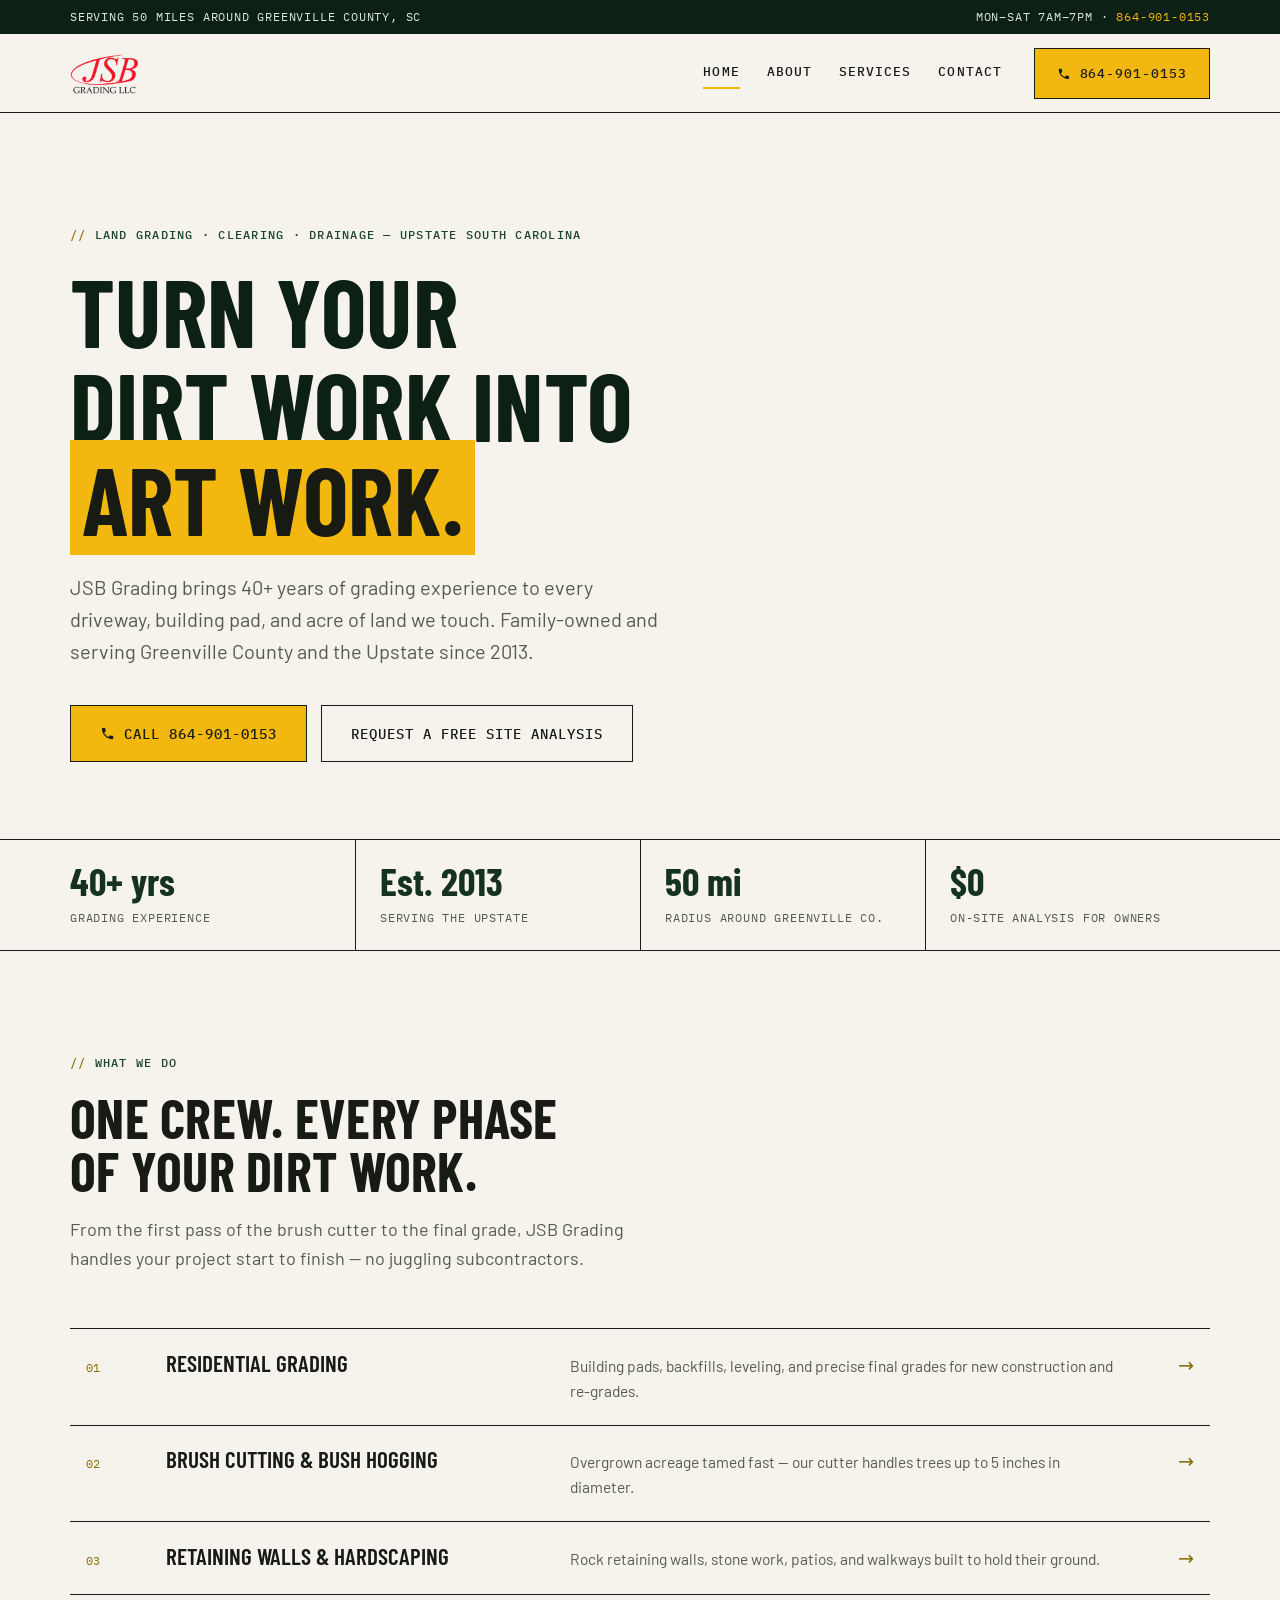
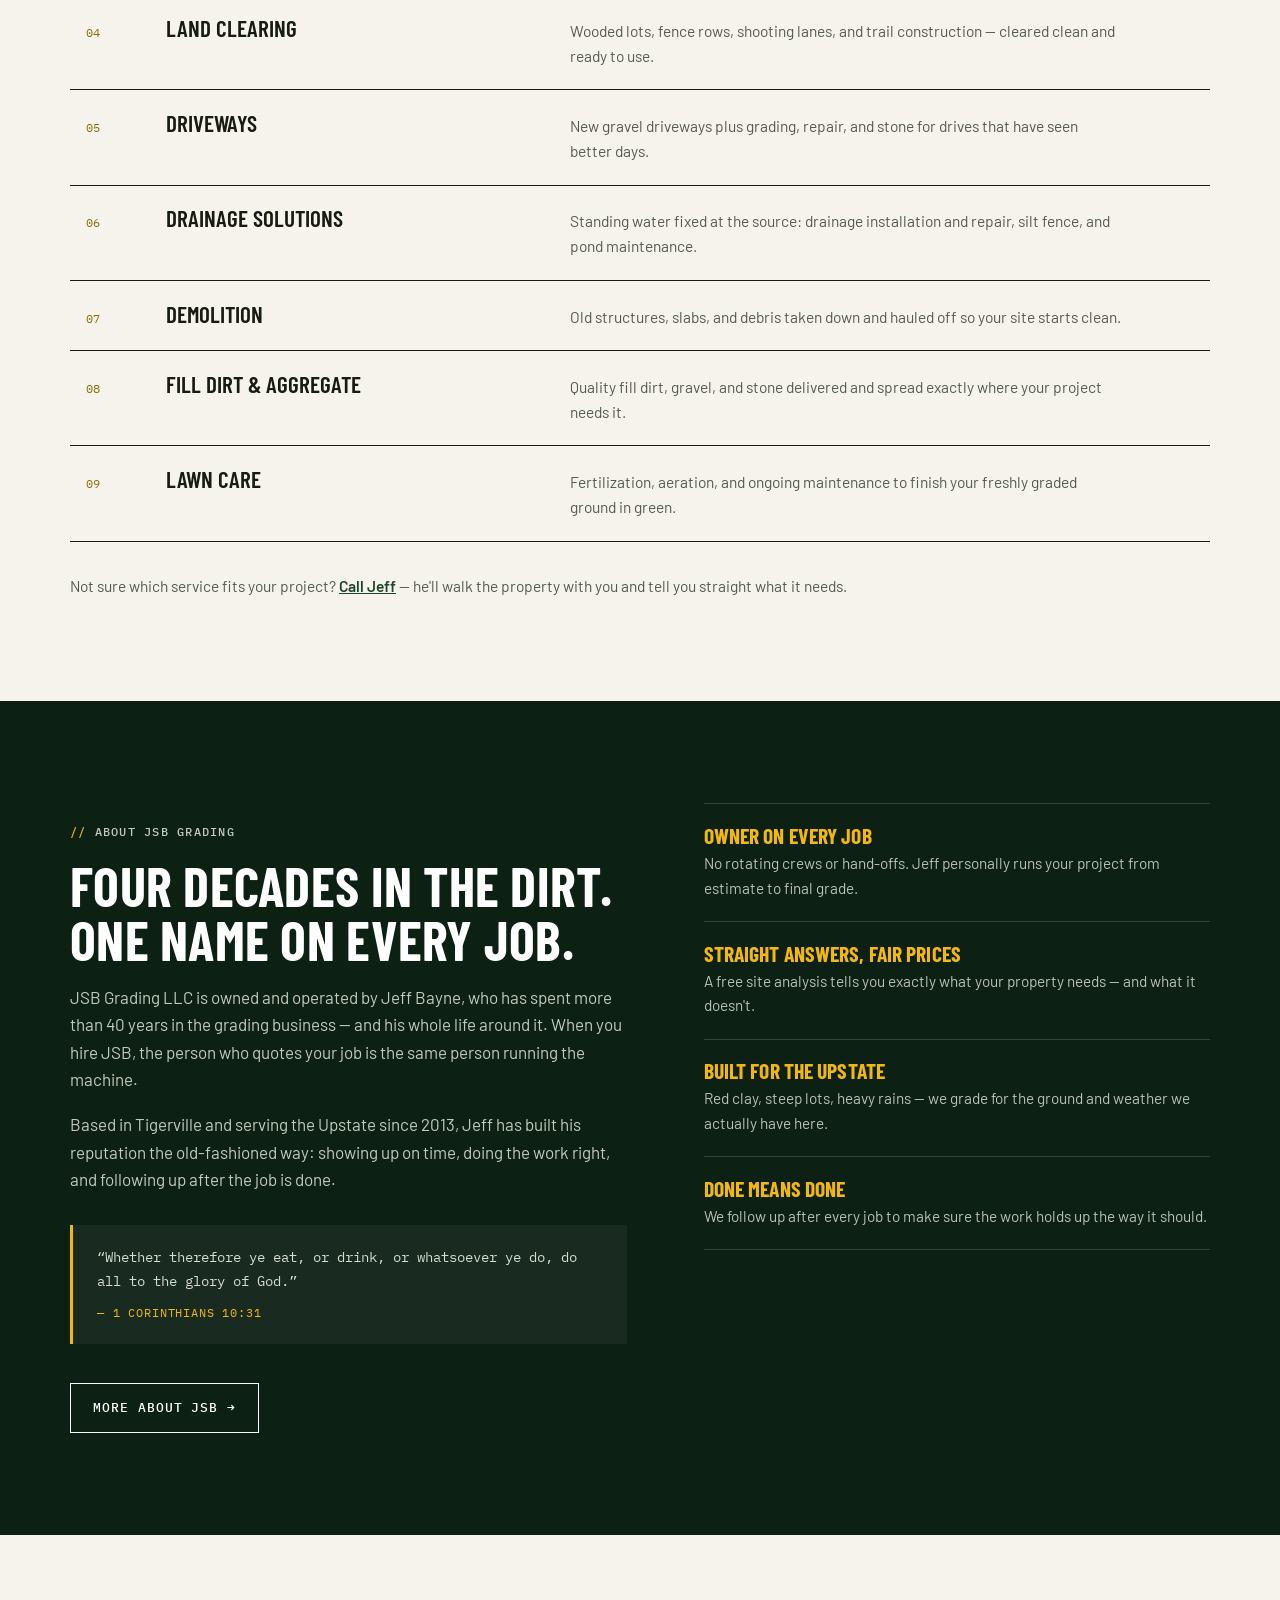
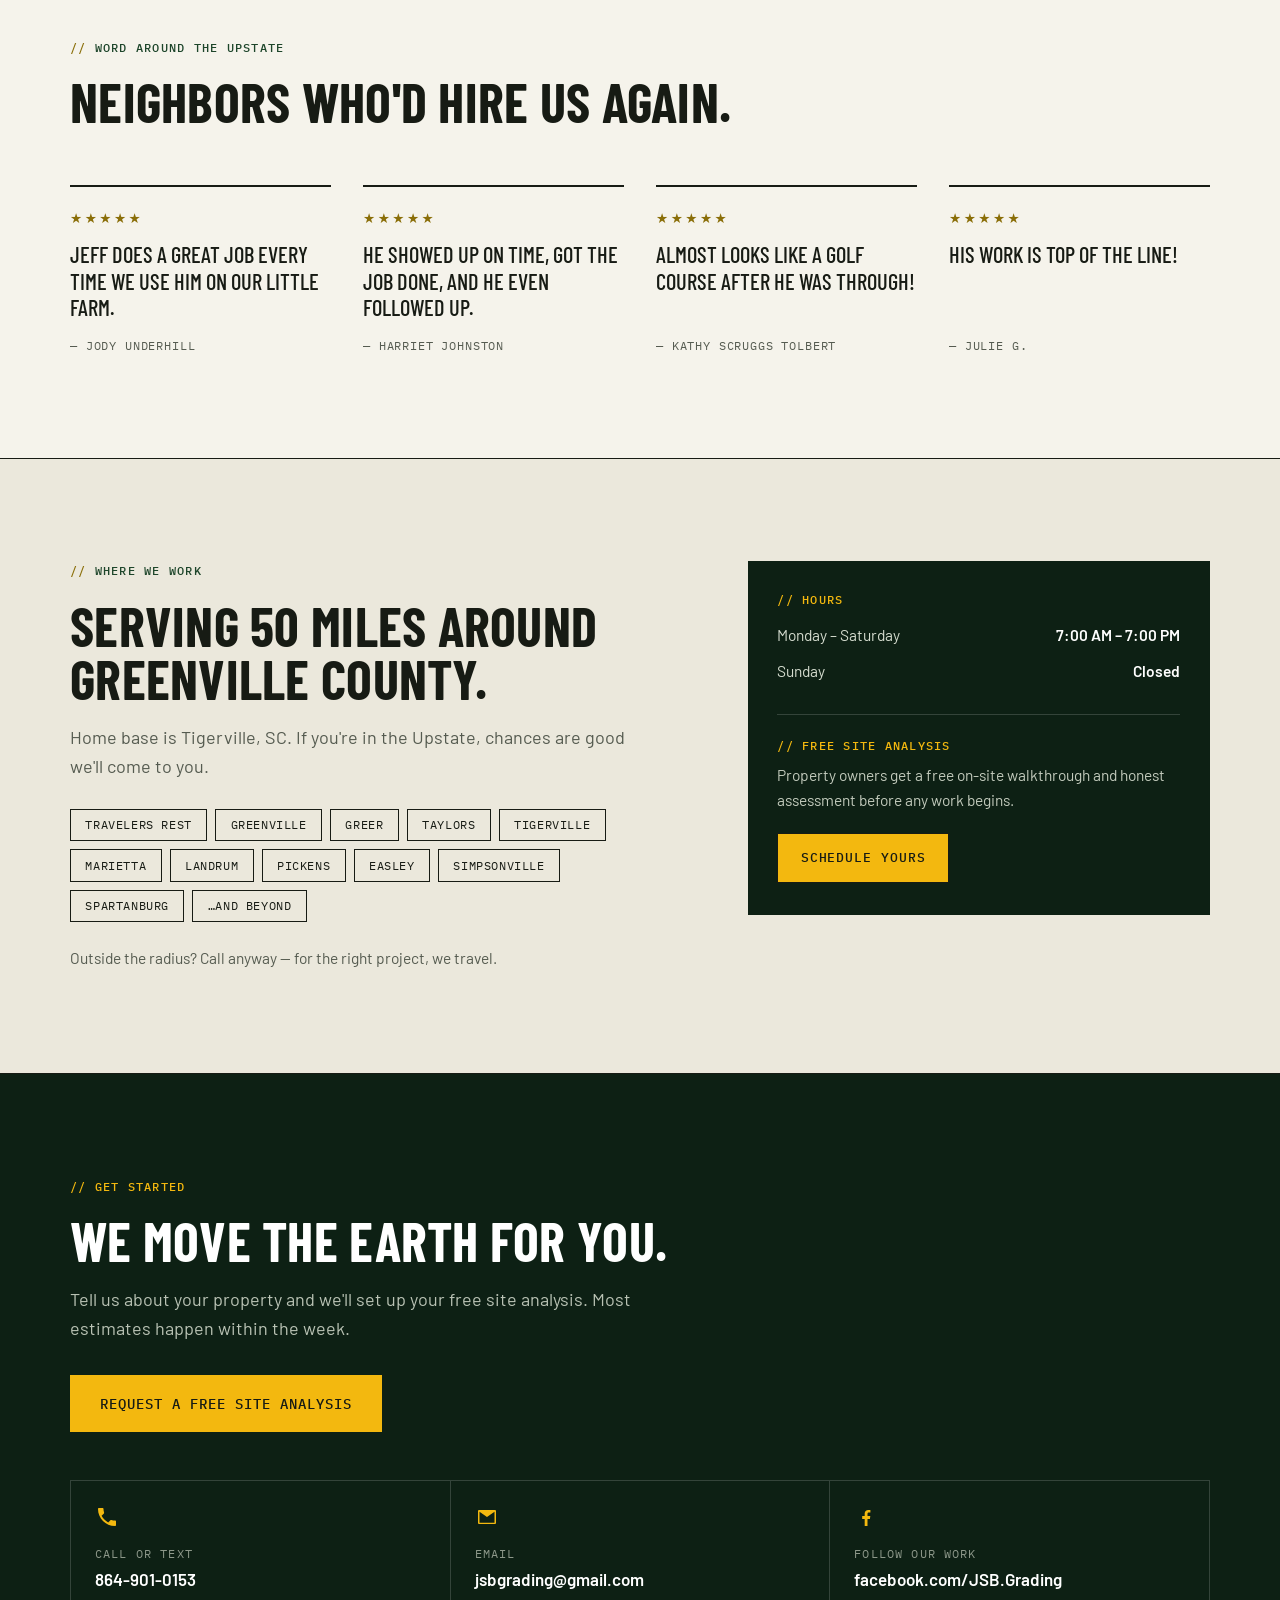
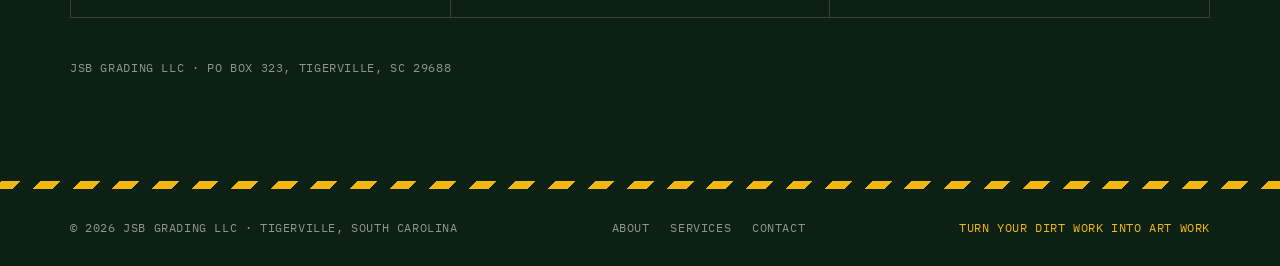
==== commit 8dc7f262: "Redesign with green/yellow palette and minimalist industrial style Co-Authored-By: Claude Fable 5 <n" ====
--- a/index.html
+++ b/index.html
@@ -11,7 +11,7 @@
   <meta property="og:type" content="website">
   <link rel="preconnect" href="https://fonts.googleapis.com">
   <link rel="preconnect" href="https://fonts.gstatic.com" crossorigin>
-  <link href="https://fonts.googleapis.com/css2?family=Archivo:wght@400;500;600;700;800&family=Source+Serif+4:ital,opsz,wght@1,8..60,400&display=swap" rel="stylesheet">
+  <link href="https://fonts.googleapis.com/css2?family=Barlow+Condensed:wght@500;600;700&family=Barlow:wght@400;500;600&family=IBM+Plex+Mono:wght@400;500&display=swap" rel="stylesheet">
   <link rel="stylesheet" href="css/style.css">
   <link rel="icon" href="img/jsb-grading-llc-logo.png" type="image/png">
   <script type="application/ld+json">
@@ -50,6 +50,13 @@
 </head>
 <body>
 
+  <div class="topbar">
+    <div class="container topbar-inner">
+      <p>Serving 50 miles around Greenville County, SC</p>
+      <p>Mon&ndash;Sat 7AM&ndash;7PM &middot; <a href="tel:+18649010153">864-901-0153</a></p>
+    </div>
+  </div>
+
   <header class="site-header" id="top">
     <div class="container header-inner">
       <a class="brand" href="#top">
@@ -75,21 +82,9 @@
 
     <!-- ============ HERO ============ -->
     <section class="hero">
-      <div class="hero-topo" aria-hidden="true">
-        <svg viewBox="0 0 1200 600" preserveAspectRatio="xMidYMid slice">
-          <g fill="none" stroke="currentColor" stroke-width="1.5">
-            <path d="M-50 520 C 200 430, 350 560, 620 470 S 1050 530, 1280 440"/>
-            <path d="M-50 460 C 220 370, 380 500, 640 410 S 1060 470, 1280 380"/>
-            <path d="M-50 400 C 240 310, 410 440, 660 350 S 1070 410, 1280 320"/>
-            <path d="M-50 340 C 260 250, 440 380, 680 290 S 1080 350, 1280 260"/>
-            <path d="M-50 280 C 280 190, 470 320, 700 230 S 1090 290, 1280 200"/>
-            <path d="M-50 220 C 300 130, 500 260, 720 170 S 1100 230, 1280 140"/>
-          </g>
-        </svg>
-      </div>
       <div class="container hero-inner">
         <p class="eyebrow">Land Grading &middot; Clearing &middot; Drainage &mdash; Upstate South Carolina</p>
-        <h1>Turn your dirt work<br>into <em>art work.</em></h1>
+        <h1>Turn your dirt work into <em>art work.</em></h1>
         <p class="hero-sub">JSB Grading brings 40+ years of grading experience to every driveway, building pad, and acre of land we touch. Family-owned and serving Greenville County and the Upstate since 2013.</p>
         <div class="hero-actions">
           <a class="btn btn-solid btn-lg" href="tel:+18649010153">
@@ -98,12 +93,16 @@
           </a>
           <a class="btn btn-outline btn-lg" href="contact.html">Request a Free Site Analysis</a>
         </div>
-        <dl class="hero-stats">
-          <div><dt>40+</dt><dd>Years of grading experience</dd></div>
-          <div><dt>2013</dt><dd>Serving the Upstate since</dd></div>
-          <div><dt>50 mi</dt><dd>Service radius around Greenville County</dd></div>
-          <div><dt>Free</dt><dd>On-site analysis for property owners</dd></div>
-        </dl>
+      </div>
+      <div class="hero-strip">
+        <div class="container">
+          <dl class="hero-stats">
+            <div><dt>40+ yrs</dt><dd>Grading experience</dd></div>
+            <div><dt>Est. 2013</dt><dd>Serving the Upstate</dd></div>
+            <div><dt>50 mi</dt><dd>Radius around Greenville Co.</dd></div>
+            <div><dt>$0</dt><dd>On-site analysis for owners</dd></div>
+          </dl>
+        </div>
       </div>
     </section>
 
@@ -115,74 +114,74 @@
           <h2>One crew. Every phase of your dirt work.</h2>
           <p class="section-sub">From the first pass of the brush cutter to the final grade, JSB Grading handles your project start to finish &mdash; no juggling subcontractors.</p>
         </header>
-        <div class="services-grid">
-          <a class="service-card" href="residential-grading.html">
-            <div class="service-icon" aria-hidden="true">
-              <svg viewBox="0 0 32 32"><path d="M3 25h26M5 25l4-9h8l6 9M9 16l3-6h5l4 6" fill="none" stroke="currentColor" stroke-width="2" stroke-linejoin="round"/></svg>
-            </div>
-            <h3>Residential Grading</h3>
-            <p>Building pads, backfills, leveling, and precise final grades for new construction and re-grades.</p>
-            <span class="card-more">Learn more &rarr;</span>
-          </a>
-          <article class="service-card">
-            <div class="service-icon" aria-hidden="true">
-              <svg viewBox="0 0 32 32"><path d="M16 4v12m0 0l-5-5m5 5l5-5M6 28c3-4 7-6 10-6s7 2 10 6" fill="none" stroke="currentColor" stroke-width="2" stroke-linecap="round" stroke-linejoin="round"/></svg>
-            </div>
-            <h3>Land Clearing</h3>
-            <p>Wooded lots, fence rows, shooting lanes, and trail construction &mdash; cleared clean and ready to use.</p>
-          </article>
-          <article class="service-card">
-            <div class="service-icon" aria-hidden="true">
-              <svg viewBox="0 0 32 32"><path d="M10 28L14 4h4l4 24M8 28h16M12 16h8M13 10h6" fill="none" stroke="currentColor" stroke-width="2" stroke-linecap="round" stroke-linejoin="round"/></svg>
-            </div>
-            <h3>Driveways</h3>
-            <p>New gravel driveways plus grading, repair, and stone for drives that have seen better days.</p>
-          </article>
-          <article class="service-card">
-            <div class="service-icon" aria-hidden="true">
-              <svg viewBox="0 0 32 32"><path d="M16 4C16 4 7 14.5 7 20a9 9 0 0018 0c0-5.5-9-16-9-16z" fill="none" stroke="currentColor" stroke-width="2" stroke-linejoin="round"/></svg>
-            </div>
-            <h3>Drainage Solutions</h3>
-            <p>Standing water fixed at the source: drainage installation and repair, silt fence, and retention pond maintenance.</p>
-          </article>
-          <a class="service-card" href="brush-cutting.html">
-            <div class="service-icon" aria-hidden="true">
-              <svg viewBox="0 0 32 32"><path d="M4 24c4-2 6 2 10 0s6 2 10 0M8 18l5-12 3 7 2-4 6 9" fill="none" stroke="currentColor" stroke-width="2" stroke-linecap="round" stroke-linejoin="round"/></svg>
-            </div>
-            <h3>Brush Cutting &amp; Bush Hogging</h3>
-            <p>Overgrown acreage tamed fast. Our brush cutter handles trees up to 5 inches in diameter.</p>
-            <span class="card-more">Learn more &rarr;</span>
-          </a>
-          <a class="service-card" href="retaining-walls.html">
-            <div class="service-icon" aria-hidden="true">
-              <svg viewBox="0 0 32 32"><path d="M4 28h24M6 28V16h6v12m0-12V8h8v8m0 12V16h6v12" fill="none" stroke="currentColor" stroke-width="2" stroke-linejoin="round"/></svg>
-            </div>
-            <h3>Retaining Walls &amp; Hardscaping</h3>
-            <p>Rock retaining walls, stone work, patios, and walkways built to hold their ground.</p>
-            <span class="card-more">Learn more &rarr;</span>
-          </a>
-          <article class="service-card">
-            <div class="service-icon" aria-hidden="true">
-              <svg viewBox="0 0 32 32"><path d="M5 27L27 5M5 5l22 22M16 3v4M16 25v4M3 16h4M25 16h4" fill="none" stroke="currentColor" stroke-width="2" stroke-linecap="round"/></svg>
-            </div>
-            <h3>Demolition</h3>
-            <p>Old structures, slabs, and debris taken down and hauled off so your site starts clean.</p>
-          </article>
-          <article class="service-card">
-            <div class="service-icon" aria-hidden="true">
-              <svg viewBox="0 0 32 32"><path d="M3 22h13l3-6h6l4 6v4H3v-4zM7 26a2 2 0 100 4 2 2 0 000-4zm14 0a2 2 0 100 4 2 2 0 000-4zM5 16l4-8 5 4 4-6" fill="none" stroke="currentColor" stroke-width="2" stroke-linejoin="round"/></svg>
-            </div>
-            <h3>Fill Dirt &amp; Aggregate</h3>
-            <p>Quality fill dirt, gravel, and stone delivered and spread exactly where your project needs it.</p>
-          </article>
-          <article class="service-card">
-            <div class="service-icon" aria-hidden="true">
-              <svg viewBox="0 0 32 32"><path d="M6 26c0-8 4-14 10-20 6 6 10 12 10 20M16 6v22M16 14l-5-4m5 10l6-5" fill="none" stroke="currentColor" stroke-width="2" stroke-linecap="round" stroke-linejoin="round"/></svg>
-            </div>
-            <h3>Lawn Care</h3>
-            <p>Fertilization, aeration, and ongoing maintenance to finish your freshly graded ground in green.</p>
-          </article>
-        </div>
+        <ol class="service-index">
+          <li>
+            <a class="svc-row" href="residential-grading.html">
+              <span class="svc-num">01</span>
+              <span class="svc-name">Residential Grading</span>
+              <span class="svc-desc">Building pads, backfills, leveling, and precise final grades for new construction and re-grades.</span>
+              <span class="svc-arrow" aria-hidden="true">&rarr;</span>
+            </a>
+          </li>
+          <li>
+            <a class="svc-row" href="brush-cutting.html">
+              <span class="svc-num">02</span>
+              <span class="svc-name">Brush Cutting &amp; Bush Hogging</span>
+              <span class="svc-desc">Overgrown acreage tamed fast &mdash; our cutter handles trees up to 5 inches in diameter.</span>
+              <span class="svc-arrow" aria-hidden="true">&rarr;</span>
+            </a>
+          </li>
+          <li>
+            <a class="svc-row" href="retaining-walls.html">
+              <span class="svc-num">03</span>
+              <span class="svc-name">Retaining Walls &amp; Hardscaping</span>
+              <span class="svc-desc">Rock retaining walls, stone work, patios, and walkways built to hold their ground.</span>
+              <span class="svc-arrow" aria-hidden="true">&rarr;</span>
+            </a>
+          </li>
+          <li>
+            <div class="svc-row">
+              <span class="svc-num">04</span>
+              <span class="svc-name">Land Clearing</span>
+              <span class="svc-desc">Wooded lots, fence rows, shooting lanes, and trail construction &mdash; cleared clean and ready to use.</span>
+            </div>
+          </li>
+          <li>
+            <div class="svc-row">
+              <span class="svc-num">05</span>
+              <span class="svc-name">Driveways</span>
+              <span class="svc-desc">New gravel driveways plus grading, repair, and stone for drives that have seen better days.</span>
+            </div>
+          </li>
+          <li>
+            <div class="svc-row">
+              <span class="svc-num">06</span>
+              <span class="svc-name">Drainage Solutions</span>
+              <span class="svc-desc">Standing water fixed at the source: drainage installation and repair, silt fence, and pond maintenance.</span>
+            </div>
+          </li>
+          <li>
+            <div class="svc-row">
+              <span class="svc-num">07</span>
+              <span class="svc-name">Demolition</span>
+              <span class="svc-desc">Old structures, slabs, and debris taken down and hauled off so your site starts clean.</span>
+            </div>
+          </li>
+          <li>
+            <div class="svc-row">
+              <span class="svc-num">08</span>
+              <span class="svc-name">Fill Dirt &amp; Aggregate</span>
+              <span class="svc-desc">Quality fill dirt, gravel, and stone delivered and spread exactly where your project needs it.</span>
+            </div>
+          </li>
+          <li>
+            <div class="svc-row">
+              <span class="svc-num">09</span>
+              <span class="svc-name">Lawn Care</span>
+              <span class="svc-desc">Fertilization, aeration, and ongoing maintenance to finish your freshly graded ground in green.</span>
+            </div>
+          </li>
+        </ol>
         <p class="services-note">Not sure which service fits your project? <a href="tel:+18649010153">Call Jeff</a> &mdash; he'll walk the property with you and tell you straight what it needs.</p>
       </div>
     </section>
--- a/css/style.css
+++ b/css/style.css
@@ -1,34 +1,36 @@
 /* ==========================================================================
-   JSB Grading LLC — minimalist single-page site
-   Palette drawn from the JSB logo: brand red, print black, warm off-white
+   JSB Grading LLC — minimalist industrial
+   Palette from the original jsbgrading.com: deep green, equipment yellow,
+   concrete off-white. Ruled lines, sharp corners, spec-sheet typography.
    ========================================================================== */
 
 :root {
-  --char-950: #161618;
-  --char-900: #1e1e21;
-  --char-800: #29292d;
-  --red-600: #c41f2d;
-  --red-500: #d6303d;
-  --red-400: #e25560;
-  --red-50: #faecec;
-  --paper: #faf8f6;
-  --paper-tint: #f3efea;
-  --ink: #231f20;
-  --ink-soft: #5d5a58;
-  --line: #e4dfd9;
-  --radius: 14px;
-  --font-display: "Archivo", system-ui, sans-serif;
-  --font-serif: "Source Serif 4", Georgia, serif;
+  --green-950: #0d2014;
+  --green-900: #15321f;
+  --green-800: #1d452a;
+  --green-100: #dde8da;
+  --yellow: #f3b80f;
+  --yellow-dim: #d9a30a;
+  --gold-deep: #8a6e08;
+  --paper: #f5f3eb;
+  --paper-tint: #ebe8dc;
+  --ink: #171b14;
+  --ink-soft: #555b50;
+  --line: #d4d0c0;
+  --line-dark: rgba(255, 255, 255, 0.16);
+  --font-head: "Barlow Condensed", "Arial Narrow", sans-serif;
+  --font-body: "Barlow", system-ui, sans-serif;
+  --font-mono: "IBM Plex Mono", ui-monospace, monospace;
 }
 
 * { box-sizing: border-box; margin: 0; padding: 0; }
 
-html { scroll-behavior: smooth; scroll-padding-top: 84px; }
+html { scroll-behavior: smooth; scroll-padding-top: 96px; }
 
 body {
-  font-family: var(--font-display);
+  font-family: var(--font-body);
   font-size: 1.0625rem;
-  line-height: 1.65;
+  line-height: 1.6;
   color: var(--ink);
   background: var(--paper);
   -webkit-font-smoothing: antialiased;
@@ -39,50 +41,58 @@
 a { color: inherit; }
 
 .container {
-  width: min(1120px, 100% - 2.5rem);
+  width: min(1140px, 100% - 2.5rem);
   margin-inline: auto;
 }
 
 /* ---------- Type ---------- */
 
 h1, h2, h3 {
+  font-family: var(--font-head);
   font-weight: 700;
-  line-height: 1.12;
-  letter-spacing: -0.02em;
+  line-height: 0.98;
+  text-transform: uppercase;
+  letter-spacing: 0.005em;
   text-wrap: balance;
 }
 
-h1 { font-size: clamp(2.6rem, 6.5vw, 4.4rem); font-weight: 800; }
-h2 { font-size: clamp(1.9rem, 4vw, 2.75rem); }
-h3 { font-size: 1.125rem; }
+h1 { font-size: clamp(3.2rem, 8vw, 6rem); }
+h2 { font-size: clamp(2.2rem, 4.5vw, 3.4rem); }
+h3 { font-size: 1.35rem; }
 
 h1 em {
-  font-family: var(--font-serif);
-  font-style: italic;
-  font-weight: 400;
-  color: var(--red-400);
-  letter-spacing: 0;
+  font-style: normal;
+  background: var(--yellow);
+  color: var(--ink);
+  padding: 0 0.12em;
+  box-decoration-break: clone;
+  -webkit-box-decoration-break: clone;
 }
 
 .eyebrow {
-  font-size: 0.8rem;
-  font-weight: 700;
-  text-transform: uppercase;
-  letter-spacing: 0.14em;
-  color: var(--red-600);
-  margin-bottom: 1rem;
-}
-
-.eyebrow-light { color: var(--red-400); }
+  font-family: var(--font-mono);
+  font-size: 0.78rem;
+  font-weight: 500;
+  text-transform: uppercase;
+  letter-spacing: 0.1em;
+  color: var(--green-800);
+  margin-bottom: 1.1rem;
+}
+
+.eyebrow::before { content: "// "; color: var(--gold-deep); }
+
+.eyebrow-light { color: var(--yellow); }
+
+.eyebrow-light::before { color: var(--yellow); }
 
 .section-sub {
   color: var(--ink-soft);
   font-size: 1.125rem;
-  max-width: 56ch;
-  margin-top: 1rem;
-}
-
-.section-dark .section-sub { color: #b6b3b1; }
+  max-width: 58ch;
+  margin-top: 1.1rem;
+}
+
+.section-dark .section-sub { color: #b9c2b4; }
 
 /* ---------- Buttons ---------- */
 
@@ -90,28 +100,79 @@
   display: inline-flex;
   align-items: center;
   gap: 0.55rem;
-  font-family: var(--font-display);
-  font-weight: 600;
-  font-size: 0.95rem;
+  font-family: var(--font-mono);
+  font-weight: 500;
+  font-size: 0.82rem;
+  text-transform: uppercase;
+  letter-spacing: 0.07em;
   text-decoration: none;
-  padding: 0.7rem 1.3rem;
-  border-radius: 999px;
-  border: 2px solid transparent;
-  transition: transform 0.15s ease, background 0.15s ease, color 0.15s ease;
+  padding: 0.85rem 1.4rem;
+  border: 1px solid var(--ink);
+  border-radius: 0;
+  transition: background 0.15s ease, color 0.15s ease, border-color 0.15s ease;
   white-space: nowrap;
-}
-
-.btn:hover { transform: translateY(-2px); }
+  cursor: pointer;
+}
 
 .btn svg { width: 1.05em; height: 1.05em; fill: currentColor; }
 
-.btn-solid { background: var(--red-600); color: #fff; }
-.btn-solid:hover { background: var(--red-500); }
-
-.btn-outline { border-color: currentColor; color: #f1efed; background: transparent; }
-.btn-outline:hover { background: rgba(255, 255, 255, 0.08); }
-
-.btn-lg { padding: 0.95rem 1.7rem; font-size: 1.05rem; }
+.btn-solid { background: var(--yellow); color: var(--ink); }
+
+.btn-solid:hover { background: var(--ink); color: var(--yellow); border-color: var(--ink); }
+
+.btn-outline { background: transparent; color: var(--ink); }
+
+.btn-outline:hover { background: var(--ink); color: var(--paper); }
+
+.section-dark .btn-outline,
+.cta-band .btn-outline,
+.page-hero .btn-outline {
+  color: #fff;
+  border-color: #fff;
+}
+
+.section-dark .btn-outline:hover,
+.cta-band .btn-outline:hover,
+.page-hero .btn-outline:hover {
+  background: var(--yellow);
+  color: var(--ink);
+  border-color: var(--yellow);
+}
+
+.section-dark .btn-solid,
+.cta-band .btn-solid {
+  border-color: var(--yellow);
+}
+
+.section-dark .btn-solid:hover,
+.cta-band .btn-solid:hover {
+  background: transparent;
+  color: var(--yellow);
+}
+
+.btn-lg { padding: 1rem 1.8rem; font-size: 0.9rem; }
+
+/* ---------- Top bar ---------- */
+
+.topbar {
+  background: var(--green-950);
+  color: var(--green-100);
+  font-family: var(--font-mono);
+  font-size: 0.72rem;
+  text-transform: uppercase;
+  letter-spacing: 0.07em;
+}
+
+.topbar-inner {
+  display: flex;
+  justify-content: space-between;
+  gap: 1rem;
+  padding: 0.5rem 0;
+}
+
+.topbar a { color: var(--yellow); text-decoration: none; }
+
+.topbar a:hover { text-decoration: underline; }
 
 /* ---------- Header ---------- */
 
@@ -119,16 +180,15 @@
   position: sticky;
   top: 0;
   z-index: 50;
-  background: rgba(250, 248, 246, 0.92);
-  backdrop-filter: blur(10px);
-  border-bottom: 1px solid var(--line);
+  background: var(--paper);
+  border-bottom: 1px solid var(--ink);
 }
 
 .header-inner {
   display: flex;
   align-items: center;
   gap: 2rem;
-  height: 76px;
+  height: 78px;
 }
 
 .brand { display: flex; align-items: center; text-decoration: none; }
@@ -137,19 +197,26 @@
 
 .site-nav {
   display: flex;
-  gap: 1.6rem;
+  gap: 1.7rem;
   margin-left: auto;
 }
 
 .site-nav a {
+  font-family: var(--font-mono);
   color: var(--ink);
   text-decoration: none;
-  font-size: 0.95rem;
+  font-size: 0.8rem;
   font-weight: 500;
-  transition: color 0.15s ease;
-}
-
-.site-nav a:hover { color: var(--red-600); }
+  text-transform: uppercase;
+  letter-spacing: 0.08em;
+  padding: 0.3rem 0;
+  border-bottom: 2px solid transparent;
+  transition: border-color 0.15s ease;
+}
+
+.site-nav a:hover { border-bottom-color: var(--ink); }
+
+.site-nav a.active { border-bottom-color: var(--yellow); }
 
 .nav-toggle {
   display: none;
@@ -170,7 +237,6 @@
   width: 22px;
   margin-inline: auto;
   background: var(--ink);
-  border-radius: 2px;
   transition: transform 0.2s ease, opacity 0.2s ease;
 }
 
@@ -178,120 +244,176 @@
 .nav-toggle[aria-expanded="true"] span:nth-child(2) { opacity: 0; }
 .nav-toggle[aria-expanded="true"] span:nth-child(3) { transform: translateY(-7px) rotate(-45deg); }
 
-/* ---------- Hero ---------- */
-
-.hero {
-  position: relative;
-  background: linear-gradient(170deg, var(--char-950) 0%, var(--char-900) 60%, var(--char-800) 100%);
-  color: #fff;
-  overflow: hidden;
-}
-
-.hero-topo {
-  position: absolute;
-  inset: 0;
-  color: rgba(214, 48, 61, 0.14);
-  pointer-events: none;
-}
-
-.hero-topo svg { width: 100%; height: 100%; }
-
-.hero-inner {
-  position: relative;
-  padding: clamp(4.5rem, 10vw, 8rem) 0 clamp(3.5rem, 7vw, 5.5rem);
-}
-
-.hero .eyebrow { color: var(--red-400); }
+/* ---------- Hero (home) ---------- */
+
+.hero { background: var(--paper); }
+
+.hero-inner { padding: clamp(4rem, 9vw, 7rem) 0 clamp(3rem, 6vw, 5rem); }
+
+.hero h1 { color: var(--green-950); max-width: 14ch; }
 
 .hero-sub {
   max-width: 54ch;
-  margin-top: 1.5rem;
+  margin-top: 1.6rem;
   font-size: clamp(1.05rem, 1.6vw, 1.25rem);
-  color: #cfccca;
+  color: var(--ink-soft);
 }
 
 .hero-actions {
   display: flex;
   flex-wrap: wrap;
   gap: 0.9rem;
-  margin-top: 2.2rem;
+  margin-top: 2.4rem;
+}
+
+.hero-strip {
+  border-top: 1px solid var(--ink);
+  border-bottom: 1px solid var(--ink);
 }
 
 .hero-stats {
   display: grid;
   grid-template-columns: repeat(4, 1fr);
+}
+
+.hero-stats > div { padding: 1.4rem 1.5rem 1.4rem 0; }
+
+.hero-stats > div + div {
+  border-left: 1px solid var(--ink);
+  padding-left: 1.5rem;
+}
+
+.hero-stats dt {
+  font-family: var(--font-head);
+  font-size: clamp(1.9rem, 3vw, 2.6rem);
+  font-weight: 700;
+  color: var(--green-900);
+  line-height: 1;
+}
+
+.hero-stats dd {
+  font-family: var(--font-mono);
+  font-size: 0.72rem;
+  text-transform: uppercase;
+  letter-spacing: 0.07em;
+  color: var(--ink-soft);
+  margin-top: 0.5rem;
+}
+
+/* ---------- Sections ---------- */
+
+.section { padding: clamp(4rem, 8vw, 6.5rem) 0; }
+
+.section-head { max-width: 72ch; margin-bottom: clamp(2.5rem, 5vw, 3.5rem); }
+
+.section-dark {
+  background: var(--green-950);
+  color: #fff;
+}
+
+.section-tint {
+  background: var(--paper-tint);
+  border-top: 1px solid var(--ink);
+  border-bottom: 1px solid var(--ink);
+}
+
+/* ---------- Service index (numbered ledger) ---------- */
+
+.service-index {
+  list-style: none;
+  border-top: 1px solid var(--ink);
+}
+
+.service-index li { border-bottom: 1px solid var(--ink); }
+
+.svc-row {
+  display: grid;
+  grid-template-columns: 3.5rem 1.1fr 1.6fr 3rem;
   gap: 1.5rem;
-  margin-top: clamp(3rem, 6vw, 4.5rem);
-  padding-top: 2rem;
-  border-top: 1px solid rgba(255, 255, 255, 0.14);
-}
-
-.hero-stats dt {
-  font-size: clamp(1.6rem, 3vw, 2.2rem);
-  font-weight: 800;
-  color: var(--red-400);
-  letter-spacing: -0.02em;
-}
-
-.hero-stats dd { color: #b6b3b1; font-size: 0.92rem; margin-top: 0.2rem; }
-
-/* ---------- Sections ---------- */
-
-.section { padding: clamp(4rem, 8vw, 6.5rem) 0; }
-
-.section-head { max-width: 64ch; margin-bottom: clamp(2.5rem, 5vw, 3.5rem); }
-
-.section-dark {
-  background: var(--char-950);
-  color: #fff;
-}
-
-.section-tint { background: var(--paper-tint); }
-
-/* ---------- Services ---------- */
+  align-items: baseline;
+  padding: 1.3rem 1rem;
+  text-decoration: none;
+  color: inherit;
+}
+
+.svc-num {
+  font-family: var(--font-mono);
+  font-size: 0.78rem;
+  color: var(--gold-deep);
+}
+
+.svc-name {
+  font-family: var(--font-head);
+  font-size: 1.45rem;
+  font-weight: 600;
+  text-transform: uppercase;
+  line-height: 1.05;
+}
+
+.svc-desc { font-size: 0.97rem; color: var(--ink-soft); }
+
+.svc-arrow {
+  font-size: 1.2rem;
+  justify-self: end;
+  color: var(--gold-deep);
+}
+
+a.svc-row { transition: background 0.13s ease, color 0.13s ease; }
+
+a.svc-row:hover { background: var(--green-950); color: #fff; }
+
+a.svc-row:hover .svc-desc { color: var(--green-100); }
+
+a.svc-row:hover .svc-num,
+a.svc-row:hover .svc-arrow { color: var(--yellow); }
+
+.services-note {
+  margin-top: 2rem;
+  font-size: 0.97rem;
+  color: var(--ink-soft);
+}
+
+.services-note a { color: var(--green-800); font-weight: 600; }
+
+/* ---------- Bordered card grid (about page, etc.) ---------- */
 
 .services-grid {
   display: grid;
-  grid-template-columns: repeat(auto-fill, minmax(290px, 1fr));
-  gap: 1.25rem;
+  grid-template-columns: repeat(auto-fill, minmax(260px, 1fr));
+  gap: 0;
+  border: 1px solid var(--ink);
+  border-width: 1px 0 0 1px;
 }
 
 .service-card {
-  background: #fff;
-  border: 1px solid var(--line);
-  border-radius: var(--radius);
+  background: transparent;
+  border: 1px solid var(--ink);
+  border-width: 0 1px 1px 0;
   padding: 1.75rem 1.5rem;
-  transition: transform 0.18s ease, box-shadow 0.18s ease, border-color 0.18s ease;
-}
-
-.service-card:hover {
-  transform: translateY(-4px);
-  border-color: var(--red-400);
-  box-shadow: 0 14px 30px -18px rgba(35, 31, 32, 0.35);
-}
-
-.service-icon {
-  width: 48px;
-  height: 48px;
-  display: grid;
-  place-items: center;
-  border-radius: 12px;
-  background: var(--red-50);
-  color: var(--red-600);
-  margin-bottom: 1.1rem;
-}
-
-.service-icon svg { width: 26px; height: 26px; }
-
-.service-card p { color: var(--ink-soft); font-size: 0.97rem; margin-top: 0.45rem; }
-
-.services-note {
-  margin-top: 2.5rem;
-  text-align: center;
-  color: var(--ink-soft);
-}
-
-.services-note a { color: var(--red-600); font-weight: 600; }
+  text-decoration: none;
+  color: inherit;
+  display: block;
+}
+
+a.service-card:hover { background: var(--green-950); color: #fff; }
+
+a.service-card:hover p { color: var(--green-100); }
+
+a.service-card:hover .card-more { color: var(--yellow); }
+
+.service-card h3 { margin-bottom: 0.5rem; }
+
+.service-card p { color: var(--ink-soft); font-size: 0.97rem; }
+
+.card-more {
+  display: inline-block;
+  margin-top: 1rem;
+  font-family: var(--font-mono);
+  font-size: 0.75rem;
+  text-transform: uppercase;
+  letter-spacing: 0.07em;
+  color: var(--gold-deep);
+}
 
 /* ---------- About ---------- */
 
@@ -302,95 +424,94 @@
   align-items: start;
 }
 
-.about-copy p { color: #c6c3c1; margin-top: 1.15rem; }
+.about-copy p { color: #c2cabc; margin-top: 1.15rem; }
 
 .about-copy h2 { color: #fff; }
 
 .about-verse {
   margin-top: 2rem;
-  padding: 1.4rem 1.6rem;
-  border-left: 3px solid var(--red-600);
+  padding: 1.3rem 1.5rem;
+  border-left: 3px solid var(--yellow);
   background: rgba(255, 255, 255, 0.05);
-  border-radius: 0 var(--radius) var(--radius) 0;
-  font-family: var(--font-serif);
-  font-style: italic;
-  font-size: 1.05rem;
-  color: #dcd9d7;
+  font-family: var(--font-mono);
+  font-size: 0.88rem;
+  line-height: 1.7;
+  color: #d5dccf;
 }
 
 .about-verse cite {
   display: block;
   margin-top: 0.6rem;
-  font-family: var(--font-display);
   font-style: normal;
-  font-size: 0.85rem;
-  color: var(--red-400);
+  font-size: 0.75rem;
+  text-transform: uppercase;
+  letter-spacing: 0.07em;
+  color: var(--yellow);
 }
 
 .about-verse-light {
   background: var(--paper-tint);
+  border-left-color: var(--gold-deep);
   color: var(--ink-soft);
 }
 
-.about-verse-light cite { color: var(--red-600); }
+.about-verse-light cite { color: var(--gold-deep); }
 
 .about-points {
   list-style: none;
-  display: grid;
-  gap: 1rem;
+  border-top: 1px solid var(--line-dark);
 }
 
 .about-points li {
-  background: rgba(255, 255, 255, 0.05);
-  border: 1px solid rgba(255, 255, 255, 0.09);
-  border-radius: var(--radius);
-  padding: 1.3rem 1.5rem;
-}
-
-.about-points h3 { color: var(--red-400); margin-bottom: 0.3rem; }
-
-.about-points p { color: #b6b3b1; font-size: 0.96rem; }
+  border-bottom: 1px solid var(--line-dark);
+  padding: 1.3rem 0;
+}
+
+.about-points h3 { color: var(--yellow); margin-bottom: 0.3rem; }
+
+.about-points p { color: #b9c2b4; font-size: 0.96rem; }
 
 /* ---------- Testimonials ---------- */
 
 .testimonial-grid {
   display: grid;
-  grid-template-columns: repeat(auto-fill, minmax(250px, 1fr));
-  gap: 1.25rem;
+  grid-template-columns: repeat(auto-fill, minmax(240px, 1fr));
+  gap: 2rem;
 }
 
 .testimonial {
-  background: #fff;
-  border: 1px solid var(--line);
-  border-radius: var(--radius);
-  padding: 1.75rem 1.5rem;
+  border-top: 2px solid var(--ink);
+  padding-top: 1.25rem;
   display: flex;
   flex-direction: column;
 }
 
 .stars {
-  color: var(--red-600);
-  letter-spacing: 0.15em;
-  margin-bottom: 0.9rem;
-  font-size: 0.95rem;
+  color: var(--gold-deep);
+  letter-spacing: 0.18em;
+  margin-bottom: 0.8rem;
+  font-size: 0.85rem;
 }
 
 .testimonial blockquote {
-  font-family: var(--font-serif);
-  font-style: italic;
-  font-size: 1.1rem;
-  line-height: 1.5;
+  font-family: var(--font-head);
+  font-size: 1.4rem;
+  font-weight: 500;
+  line-height: 1.18;
+  text-transform: uppercase;
   flex: 1;
 }
 
 .testimonial figcaption {
-  margin-top: 1.1rem;
-  font-size: 0.88rem;
-  font-weight: 600;
+  margin-top: 1rem;
+  font-family: var(--font-mono);
+  font-size: 0.75rem;
   color: var(--ink-soft);
   text-transform: uppercase;
-  letter-spacing: 0.08em;
-}
+  letter-spacing: 0.07em;
+}
+
+.testimonial figcaption::before { content: "— "; }
 
 /* ---------- Service area ---------- */
 
@@ -405,125 +526,79 @@
   list-style: none;
   display: flex;
   flex-wrap: wrap;
-  gap: 0.6rem;
+  gap: 0.5rem;
   margin-top: 1.75rem;
 }
 
 .area-list li {
-  background: #fff;
-  border: 1px solid var(--line);
-  border-radius: 999px;
-  padding: 0.4rem 1rem;
-  font-size: 0.92rem;
+  border: 1px solid var(--ink);
+  padding: 0.35rem 0.9rem;
+  font-family: var(--font-mono);
+  font-size: 0.75rem;
+  text-transform: uppercase;
+  letter-spacing: 0.05em;
+}
+
+.area-note { margin-top: 1.5rem; color: var(--ink-soft); font-size: 0.97rem; }
+
+.area-card {
+  background: var(--green-950);
+  color: #fff;
+  padding: 2rem 1.85rem;
+}
+
+.area-card h3 {
+  font-family: var(--font-mono);
+  font-size: 0.78rem;
   font-weight: 500;
-}
-
-.area-note { margin-top: 1.5rem; color: var(--ink-soft); font-size: 0.97rem; }
-
-.area-card {
-  background: var(--char-900);
-  color: #fff;
-  border-radius: var(--radius);
-  padding: 2rem 1.85rem;
-}
-
-.area-card h3 { color: var(--red-400); margin-bottom: 0.75rem; }
-
-.area-card p { color: #c6c3c1; font-size: 0.97rem; margin-bottom: 1.25rem; }
+  text-transform: uppercase;
+  letter-spacing: 0.1em;
+  color: var(--yellow);
+  margin-bottom: 0.75rem;
+}
+
+.area-card h3::before { content: "// "; }
+
+.area-card p { color: #c2cabc; font-size: 0.97rem; margin-bottom: 1.25rem; }
 
 .area-card p a { color: #fff; font-weight: 600; }
 
 .area-card hr {
   border: 0;
-  border-top: 1px solid rgba(255, 255, 255, 0.14);
+  border-top: 1px solid var(--line-dark);
   margin: 1.5rem 0;
 }
 
 .hours-table { width: 100%; border-collapse: collapse; font-size: 0.97rem; }
 
-.hours-table td { padding: 0.35rem 0; color: #dcd9d7; }
+.hours-table td { padding: 0.35rem 0; color: #d5dccf; }
 
 .hours-table td:last-child { text-align: right; font-weight: 600; color: #fff; }
 
-/* ---------- Contact ---------- */
-
-.contact-inner { text-align: center; }
-
-.contact-inner .section-sub { margin-inline: auto; }
-
-.contact-actions { justify-content: center; margin-top: 2rem; }
-
-.contact-methods {
-  display: grid;
-  grid-template-columns: repeat(3, 1fr);
-  gap: 1.25rem;
-  margin-top: 3rem;
-  text-align: left;
-}
-
-.contact-method {
-  display: grid;
-  gap: 0.2rem;
-  background: rgba(255, 255, 255, 0.05);
-  border: 1px solid rgba(255, 255, 255, 0.09);
-  border-radius: var(--radius);
-  padding: 1.5rem;
-  text-decoration: none;
-  transition: border-color 0.15s ease, background 0.15s ease;
-}
-
-.contact-method:hover {
-  border-color: var(--red-400);
-  background: rgba(255, 255, 255, 0.08);
-}
-
-.contact-method svg {
-  width: 26px;
-  height: 26px;
-  fill: var(--red-400);
-  margin-bottom: 0.7rem;
-}
-
-.contact-label {
-  font-size: 0.78rem;
-  font-weight: 700;
-  text-transform: uppercase;
-  letter-spacing: 0.12em;
-  color: #989593;
-}
-
-.contact-value { font-weight: 600; color: #fff; overflow-wrap: anywhere; }
-
-.contact-mail { margin-top: 2.5rem; font-size: 0.92rem; color: #989593; }
-
 /* ---------- Page hero (inner pages) ---------- */
 
 .page-hero {
-  position: relative;
-  background: linear-gradient(170deg, var(--char-950) 0%, var(--char-900) 70%, var(--char-800) 100%);
+  background: var(--green-950);
   color: #fff;
-  overflow: hidden;
-}
-
-.page-hero-inner {
-  position: relative;
-  padding: clamp(3.5rem, 7vw, 5.5rem) 0;
-}
-
-.page-hero h1 { font-size: clamp(2.2rem, 5vw, 3.4rem); }
-
-.page-hero .section-sub { color: #cfccca; }
+  border-bottom: 4px solid var(--yellow);
+}
+
+.page-hero-inner { padding: clamp(3.5rem, 7vw, 5.5rem) 0; }
+
+.page-hero h1 { font-size: clamp(2.6rem, 6vw, 4.5rem); }
+
+.page-hero .section-sub { color: #c2cabc; }
 
 .breadcrumb {
-  font-size: 0.85rem;
-  color: #989593;
-  margin-bottom: 1.1rem;
-}
-
-.breadcrumb a {
-  color: var(--red-400);
-  text-decoration: none;
-}
+  font-family: var(--font-mono);
+  font-size: 0.75rem;
+  text-transform: uppercase;
+  letter-spacing: 0.07em;
+  color: #8d988a;
+  margin-bottom: 1.2rem;
+}
+
+.breadcrumb a { color: var(--yellow); text-decoration: none; }
 
 .breadcrumb a:hover { text-decoration: underline; }
 
@@ -536,17 +611,31 @@
   align-items: start;
 }
 
+.detail-body { counter-reset: dh; }
+
 .detail-body > h2 {
-  font-size: 1.6rem;
-  margin-top: 2.6rem;
-}
-
-.detail-body > h2:first-child { margin-top: 0; }
+  font-size: 1.9rem;
+  margin-top: 2.8rem;
+  padding-top: 1.2rem;
+  border-top: 1px solid var(--ink);
+  counter-increment: dh;
+}
+
+.detail-body > h2::before {
+  content: "0" counter(dh) " / ";
+  font-family: var(--font-mono);
+  font-size: 0.7em;
+  font-weight: 500;
+  color: var(--gold-deep);
+  letter-spacing: 0;
+}
+
+.detail-body > h2:first-of-type { margin-top: 2.6rem; }
 
 .detail-body p { margin-top: 1rem; color: var(--ink-soft); }
 
 .detail-body p.lede {
-  font-size: 1.15rem;
+  font-size: 1.2rem;
   color: var(--ink);
 }
 
@@ -554,12 +643,12 @@
   list-style: none;
   margin-top: 1.25rem;
   display: grid;
-  gap: 0.65rem;
+  gap: 0.7rem;
 }
 
 .check-list li {
   position: relative;
-  padding-left: 1.9rem;
+  padding-left: 1.7rem;
   color: var(--ink-soft);
 }
 
@@ -569,75 +658,117 @@
   content: "";
   position: absolute;
   left: 0;
-  top: 0.32em;
-  width: 1.05rem;
-  height: 1.05rem;
-  border-radius: 50%;
-  background: var(--red-50);
-  background-image: url("data:image/svg+xml,%3Csvg xmlns='http://www.w3.org/2000/svg' viewBox='0 0 24 24'%3E%3Cpath d='M5 12.5l4.5 4.5L19 7.5' fill='none' stroke='%23c41f2d' stroke-width='3.2' stroke-linecap='round' stroke-linejoin='round'/%3E%3C/svg%3E");
-  background-size: 62%;
-  background-position: center;
-  background-repeat: no-repeat;
-}
-
-.detail-aside { position: sticky; top: 96px; }
+  top: 0.45em;
+  width: 0.7rem;
+  height: 0.7rem;
+  background: var(--yellow);
+  border: 1px solid var(--ink);
+}
+
+.detail-aside { position: sticky; top: 110px; }
 
 .detail-aside .btn { width: 100%; justify-content: center; margin-top: 0.5rem; }
 
 .aside-phone {
   display: block;
   text-decoration: none;
-  font-size: 1.35rem;
-  font-weight: 800;
+  font-family: var(--font-head);
+  font-size: 1.7rem;
+  font-weight: 700;
   color: #fff;
-  letter-spacing: -0.01em;
 }
 
 .related-links {
   list-style: none;
-  margin-top: 1.25rem;
-  display: grid;
-  gap: 0.5rem;
+  margin-top: 1rem;
+  display: grid;
+  gap: 0.55rem;
 }
 
 .related-links a {
-  color: var(--red-600);
-  font-weight: 600;
-  font-size: 0.97rem;
+  font-family: var(--font-mono);
+  font-size: 0.78rem;
+  text-transform: uppercase;
+  letter-spacing: 0.05em;
+  color: var(--yellow);
   text-decoration: none;
 }
 
 .related-links a:hover { text-decoration: underline; }
 
-.area-card .related-links a { color: var(--red-400); }
-
-/* ---------- Service card links ---------- */
-
-a.service-card { text-decoration: none; display: block; color: inherit; }
-
-.card-more {
-  display: inline-block;
-  margin-top: 0.9rem;
-  font-size: 0.9rem;
-  font-weight: 700;
-  color: var(--red-600);
-}
-
 /* ---------- CTA band ---------- */
 
 .cta-band {
-  background: var(--char-950);
+  position: relative;
+  background: var(--green-950);
   color: #fff;
-  text-align: center;
-  padding: clamp(3.5rem, 7vw, 5rem) 0;
-}
-
-.cta-band .section-sub {
-  color: #b6b3b1;
-  margin-inline: auto;
-}
-
-.cta-band .hero-actions { justify-content: center; }
+  padding: clamp(3.5rem, 7vw, 5.5rem) 0;
+}
+
+.cta-band::before {
+  content: "";
+  position: absolute;
+  top: 0;
+  left: 0;
+  right: 0;
+  height: 8px;
+  background: repeating-linear-gradient(-45deg, var(--yellow) 0 14px, var(--green-950) 14px 28px);
+}
+
+.cta-band .section-sub { color: #b9c2b4; }
+
+.cta-band .hero-actions { margin-top: 2rem; }
+
+/* ---------- Contact (home section) ---------- */
+
+.contact-actions { margin-top: 2rem; }
+
+.contact-methods {
+  display: grid;
+  grid-template-columns: repeat(3, 1fr);
+  gap: 0;
+  border: 1px solid var(--line-dark);
+  border-width: 1px 0 0 1px;
+  margin-top: 3rem;
+}
+
+.contact-method {
+  display: grid;
+  gap: 0.2rem;
+  border: 1px solid var(--line-dark);
+  border-width: 0 1px 1px 0;
+  padding: 1.5rem;
+  text-decoration: none;
+  transition: background 0.13s ease;
+}
+
+.contact-method:hover { background: rgba(255, 255, 255, 0.06); }
+
+.contact-method svg {
+  width: 24px;
+  height: 24px;
+  fill: var(--yellow);
+  margin-bottom: 0.8rem;
+}
+
+.contact-label {
+  font-family: var(--font-mono);
+  font-size: 0.72rem;
+  text-transform: uppercase;
+  letter-spacing: 0.1em;
+  color: #8d988a;
+}
+
+.contact-value { font-weight: 600; color: #fff; overflow-wrap: anywhere; }
+
+.contact-mail {
+  margin-top: 2.5rem;
+  font-family: var(--font-mono);
+  font-size: 0.78rem;
+  text-transform: uppercase;
+  letter-spacing: 0.05em;
+  color: #8d988a;
+}
 
 /* ---------- Lead form ---------- */
 
@@ -649,9 +780,8 @@
 }
 
 .lead-form {
+  border: 1px solid var(--ink);
   background: #fff;
-  border: 1px solid var(--line);
-  border-radius: var(--radius);
   padding: clamp(1.5rem, 4vw, 2.25rem);
   display: grid;
   gap: 1.15rem;
@@ -663,25 +793,27 @@
   gap: 1.15rem;
 }
 
-.field { display: grid; gap: 0.35rem; }
+.field { display: grid; gap: 0.4rem; }
 
 .field label {
-  font-size: 0.85rem;
-  font-weight: 700;
-  letter-spacing: 0.02em;
-}
-
-.field label span { color: var(--red-600); }
+  font-family: var(--font-mono);
+  font-size: 0.72rem;
+  font-weight: 500;
+  text-transform: uppercase;
+  letter-spacing: 0.08em;
+}
+
+.field label span { color: var(--gold-deep); }
 
 .field input,
 .field select,
 .field textarea {
-  font-family: var(--font-display);
+  font-family: var(--font-body);
   font-size: 1rem;
   color: var(--ink);
   background: var(--paper);
-  border: 1px solid var(--line);
-  border-radius: 10px;
+  border: 1px solid var(--ink);
+  border-radius: 0;
   padding: 0.75rem 0.9rem;
   width: 100%;
 }
@@ -691,86 +823,107 @@
 .field input:focus,
 .field select:focus,
 .field textarea:focus {
-  outline: 2px solid var(--red-400);
-  outline-offset: 1px;
-  border-color: var(--red-400);
-}
-
-.lead-form .btn { justify-content: center; font-size: 1.05rem; padding: 0.95rem 1.7rem; }
+  outline: 2px solid var(--yellow);
+  outline-offset: 0;
+}
+
+.lead-form .btn { justify-content: center; padding: 1rem 1.7rem; font-size: 0.9rem; }
 
 .form-note {
-  font-size: 0.9rem;
+  font-size: 0.92rem;
   color: var(--ink-soft);
   text-align: center;
 }
 
-.form-note a { color: var(--red-600); font-weight: 600; }
+.form-note a { color: var(--green-800); font-weight: 600; }
 
 .honeypot { position: absolute; left: -9999px; }
 
 /* ---------- Footer ---------- */
 
 .site-footer {
-  background: var(--char-950);
-  border-top: 1px solid rgba(255, 255, 255, 0.1);
-  color: #989593;
-  font-size: 0.9rem;
-  padding: 1.6rem 0;
+  position: relative;
+  background: var(--green-950);
+  color: #8d988a;
+  font-family: var(--font-mono);
+  font-size: 0.75rem;
+  text-transform: uppercase;
+  letter-spacing: 0.05em;
+  padding: 1.8rem 0;
+}
+
+.site-footer::before {
+  content: "";
+  position: absolute;
+  top: 0;
+  left: 0;
+  right: 0;
+  height: 8px;
+  background: repeating-linear-gradient(-45deg, var(--yellow) 0 14px, var(--green-950) 14px 28px);
 }
 
 .footer-inner {
   display: flex;
   justify-content: space-between;
+  align-items: center;
   flex-wrap: wrap;
-  gap: 0.5rem;
-}
-
-.footer-tagline {
-  font-family: var(--font-serif);
-  font-style: italic;
-  color: var(--red-400);
+  gap: 0.75rem;
+  padding-top: 0.5rem;
 }
 
 .footer-nav { display: flex; gap: 1.3rem; }
 
 .footer-nav a {
-  color: #989593;
+  color: #8d988a;
   text-decoration: none;
   transition: color 0.15s ease;
 }
 
-.footer-nav a:hover { color: var(--red-400); }
+.footer-nav a:hover { color: var(--yellow); }
+
+.footer-tagline { color: var(--yellow); }
 
 /* ---------- Responsive ---------- */
-
-.site-nav a.active { color: var(--red-600); font-weight: 600; }
-
-/* ---------- Responsive (cont.) ---------- */
 
 @media (max-width: 880px) {
   .about-grid, .area-grid, .detail-grid, .contact-grid { grid-template-columns: 1fr; }
   .contact-methods { grid-template-columns: 1fr; }
   .hero-stats { grid-template-columns: repeat(2, 1fr); }
+  .hero-stats > div { padding: 1.2rem 1rem 1.2rem 0; }
+  .hero-stats > div:nth-child(odd) { border-left: 0; padding-left: 0; }
+  .hero-stats > div:nth-child(-n+2) { border-bottom: 1px solid var(--ink); }
   .form-row { grid-template-columns: 1fr; }
   .detail-aside { position: static; }
+
+  .svc-row {
+    grid-template-columns: 2.5rem 1fr 2rem;
+    row-gap: 0.3rem;
+    padding: 1.1rem 0.5rem;
+  }
+
+  .svc-desc { grid-column: 2 / 3; }
 }
 
 @media (max-width: 760px) {
   .header-cta { display: none; }
 
+  .topbar-inner { justify-content: center; }
+
+  .topbar-inner p:first-child { display: none; }
+
   .nav-toggle { display: flex; }
 
   .brand img { height: 46px; }
 
   .site-nav {
     position: absolute;
-    top: 76px;
+    top: 78px;
     left: 0;
     right: 0;
     flex-direction: column;
     gap: 0;
     background: var(--paper);
-    border-bottom: 1px solid var(--line);
+    border-bottom: 1px solid var(--ink);
     display: none;
   }
 
@@ -779,7 +932,10 @@
   .site-nav a {
     padding: 1rem 1.25rem;
     border-top: 1px solid var(--line);
+    border-bottom: 0;
   }
 
+  .site-nav a.active { color: var(--gold-deep); }
+
   .footer-inner { flex-direction: column; text-align: center; }
 }
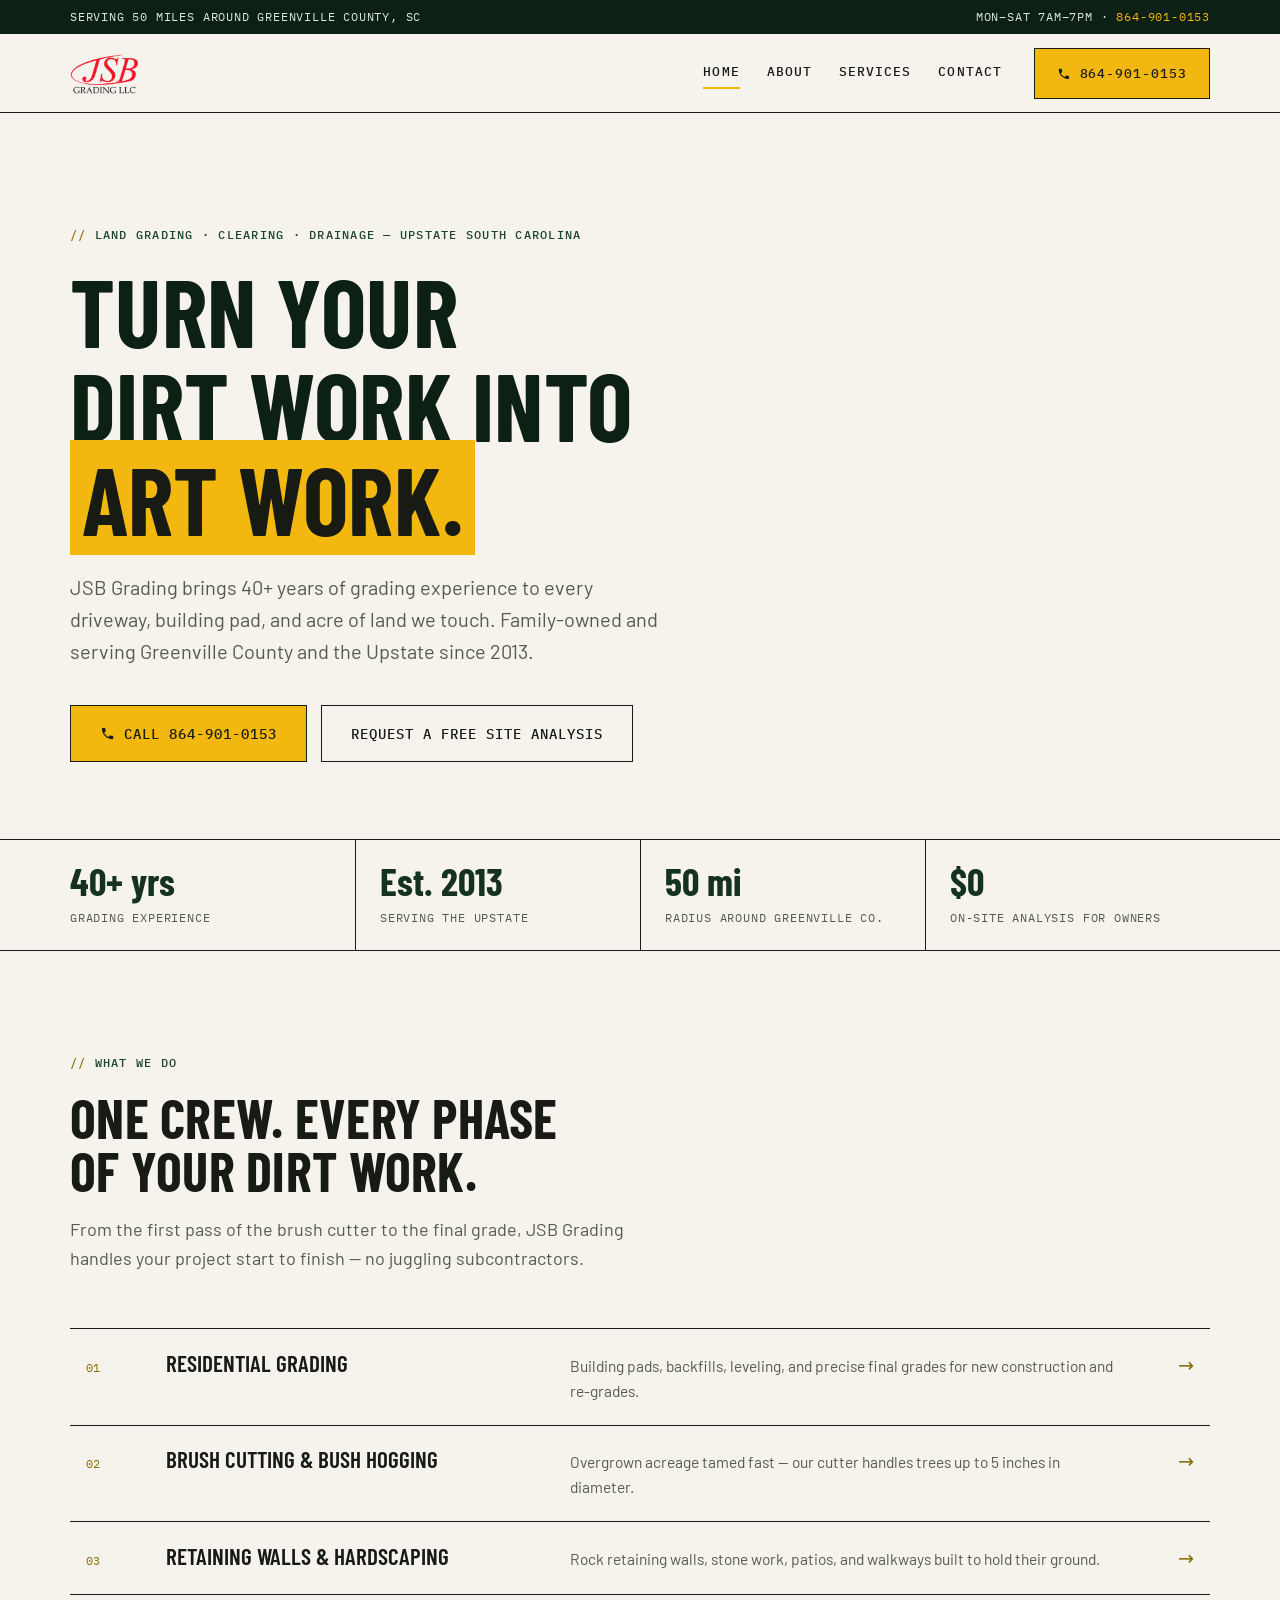
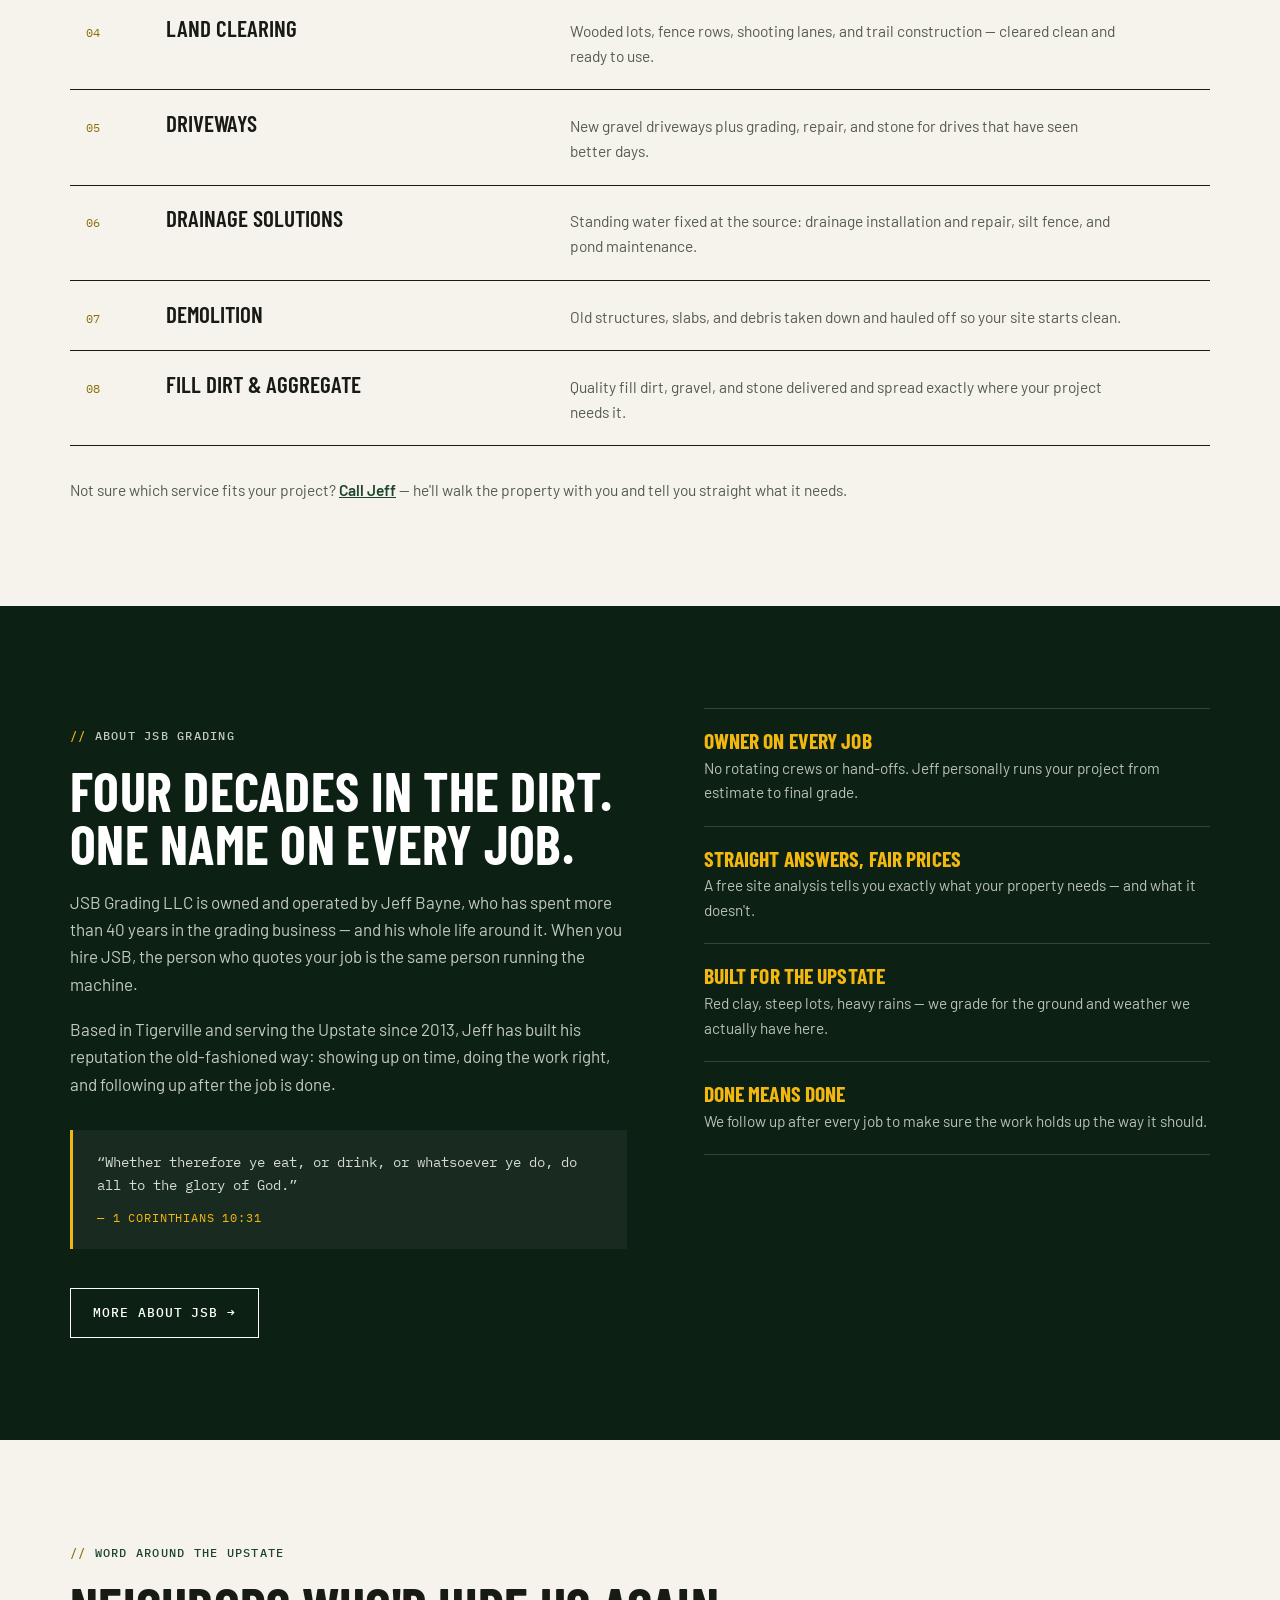
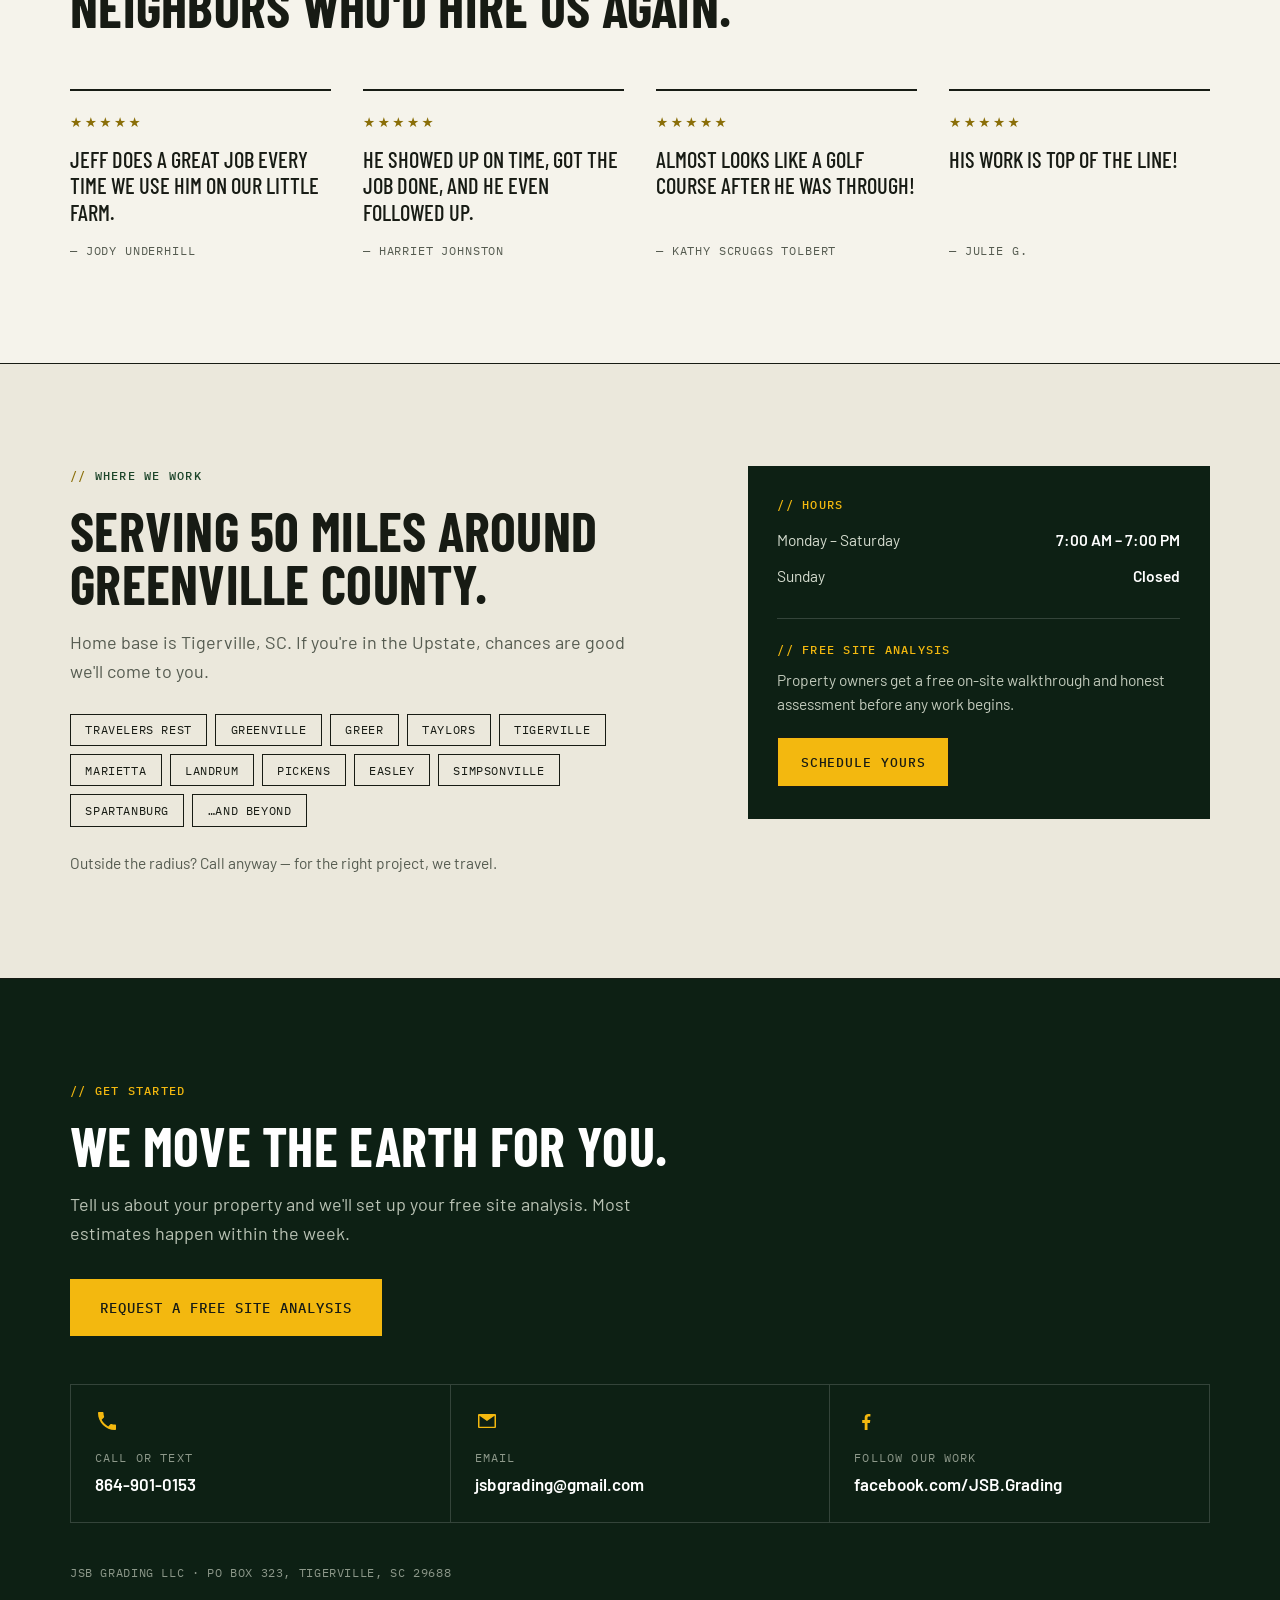
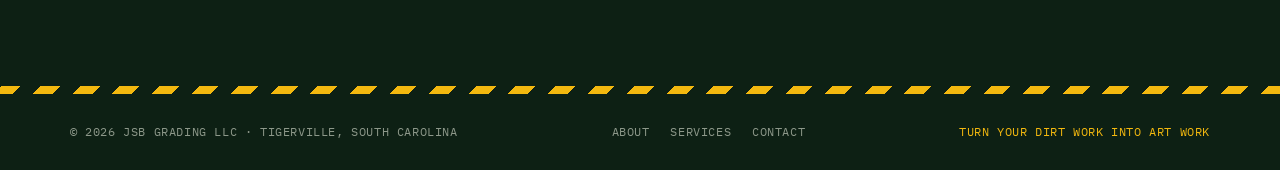
==== commit 9901a98d: "Remove lawn care from service offerings Co-Authored-By: Claude Fable 5 <noreply@anthropic.com>" ====
--- a/index.html
+++ b/index.html
@@ -174,13 +174,6 @@
               <span class="svc-desc">Quality fill dirt, gravel, and stone delivered and spread exactly where your project needs it.</span>
             </div>
           </li>
-          <li>
-            <div class="svc-row">
-              <span class="svc-num">09</span>
-              <span class="svc-name">Lawn Care</span>
-              <span class="svc-desc">Fertilization, aeration, and ongoing maintenance to finish your freshly graded ground in green.</span>
-            </div>
-          </li>
         </ol>
         <p class="services-note">Not sure which service fits your project? <a href="tel:+18649010153">Call Jeff</a> &mdash; he'll walk the property with you and tell you straight what it needs.</p>
       </div>
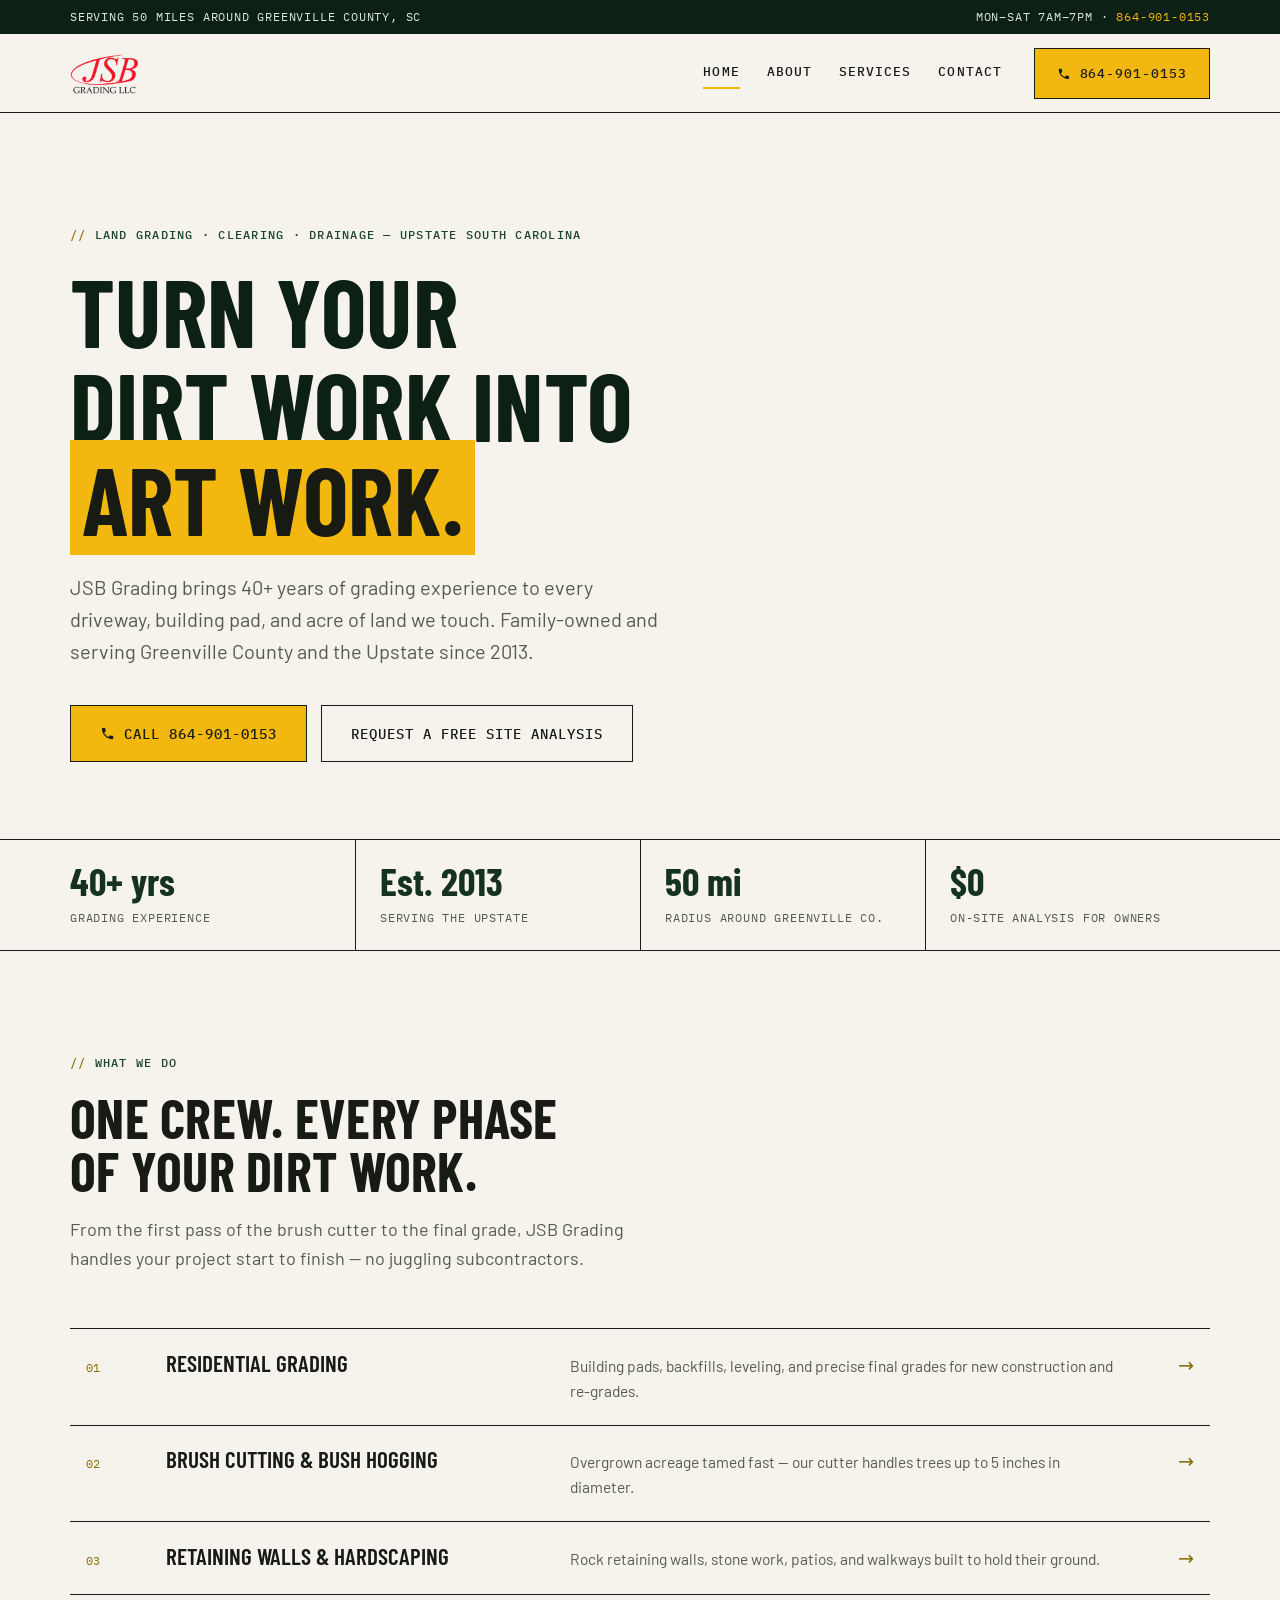
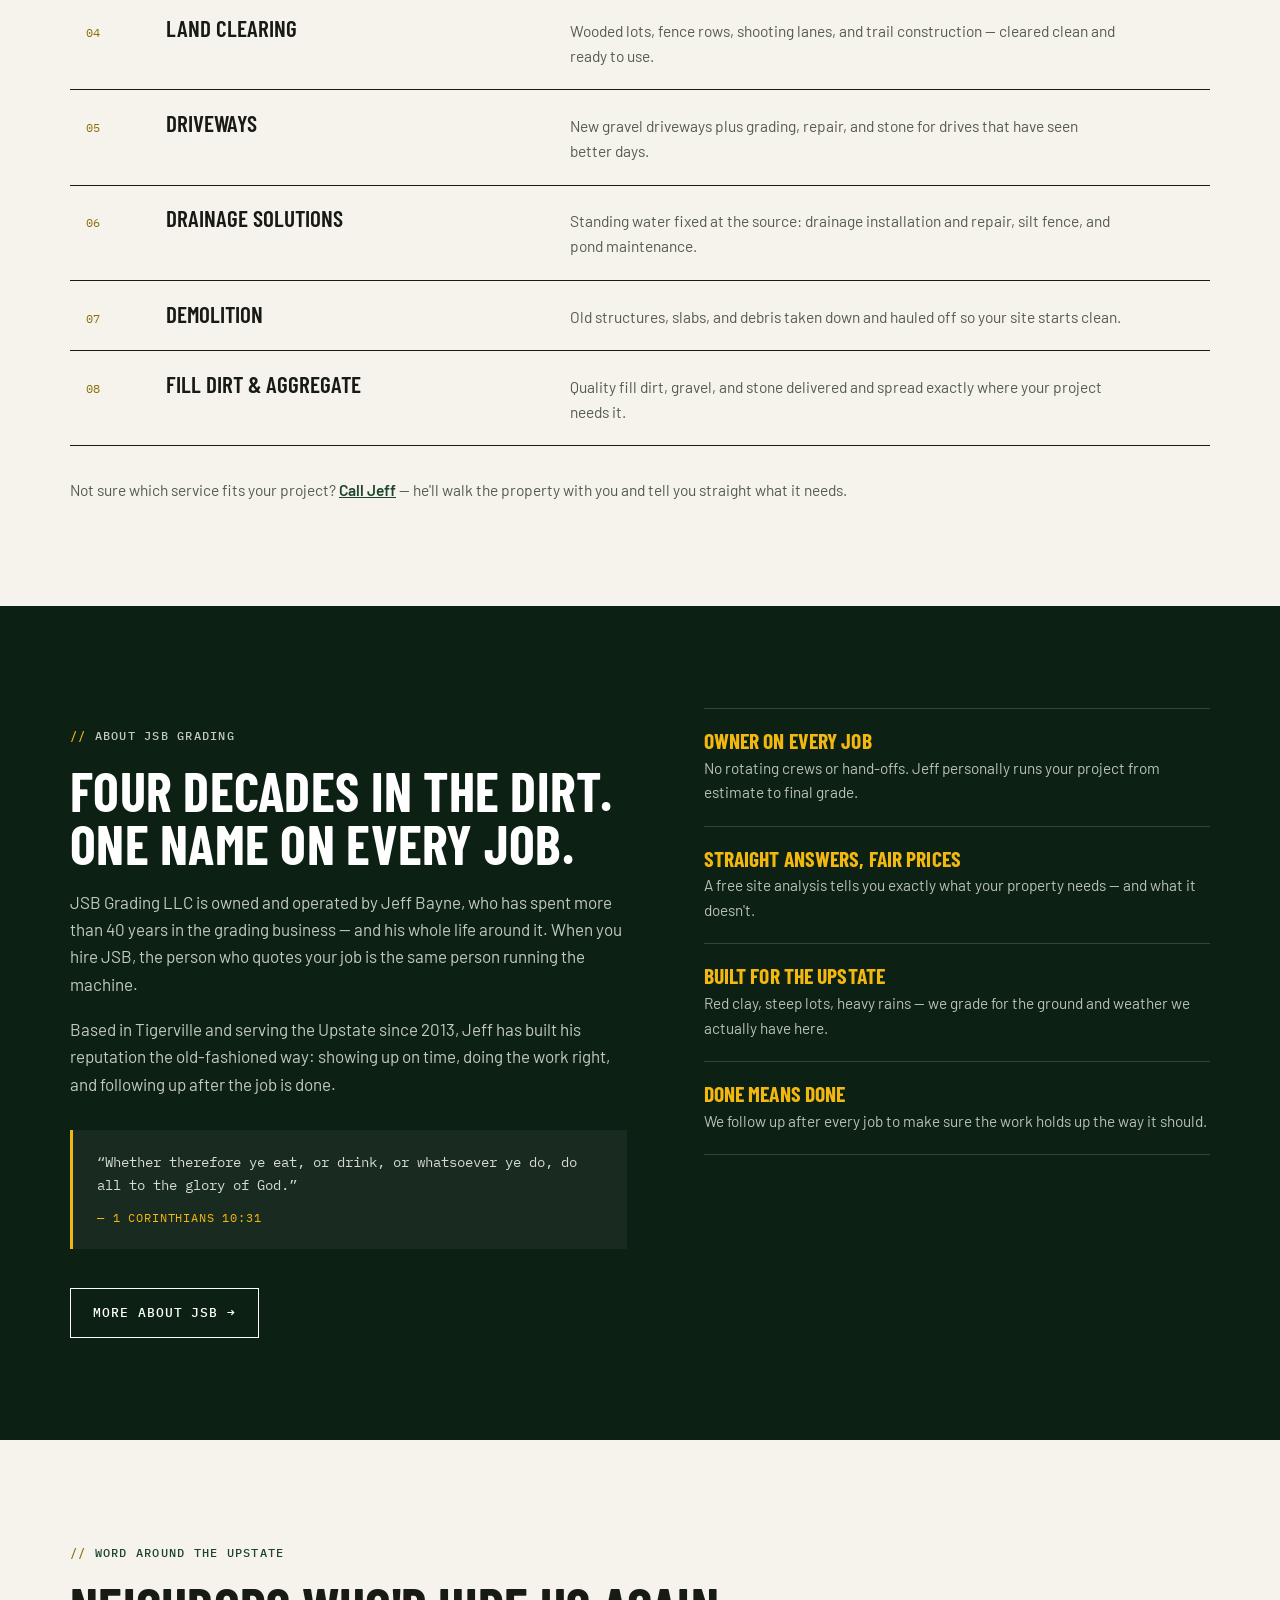
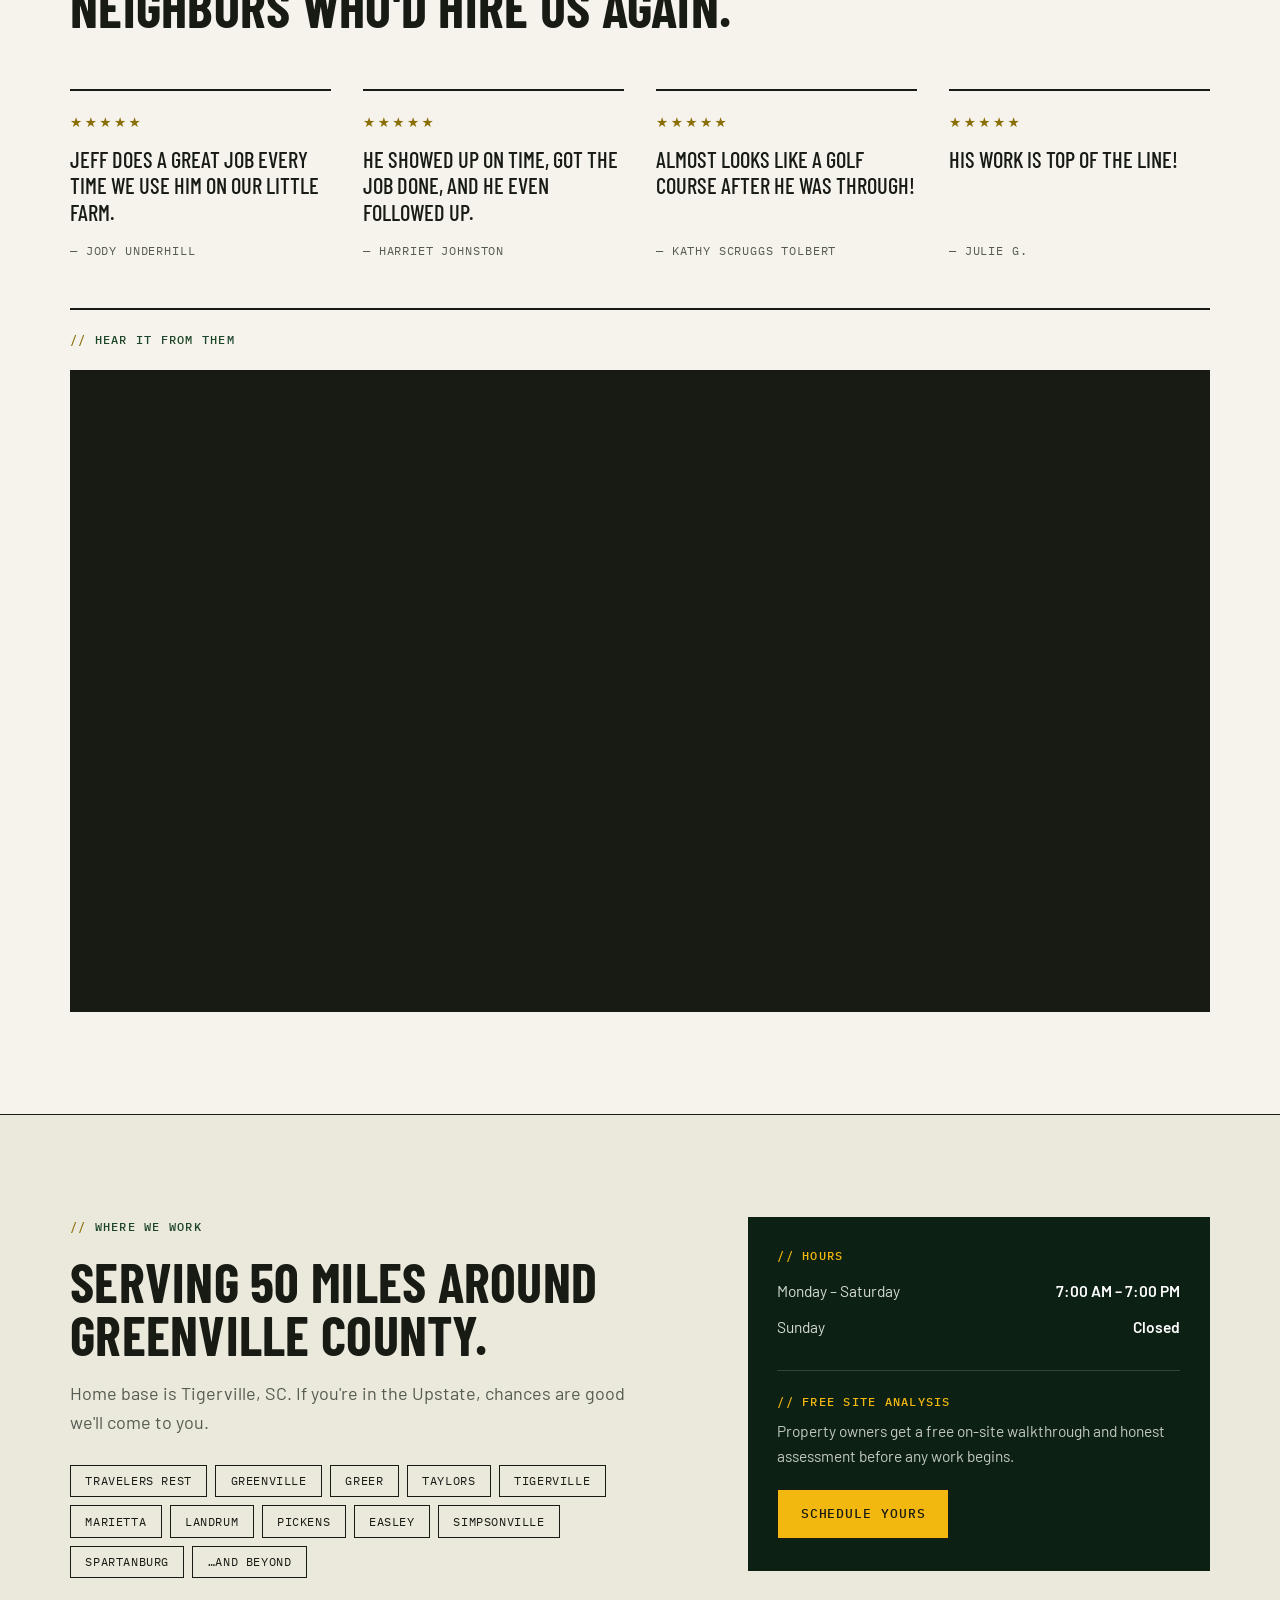
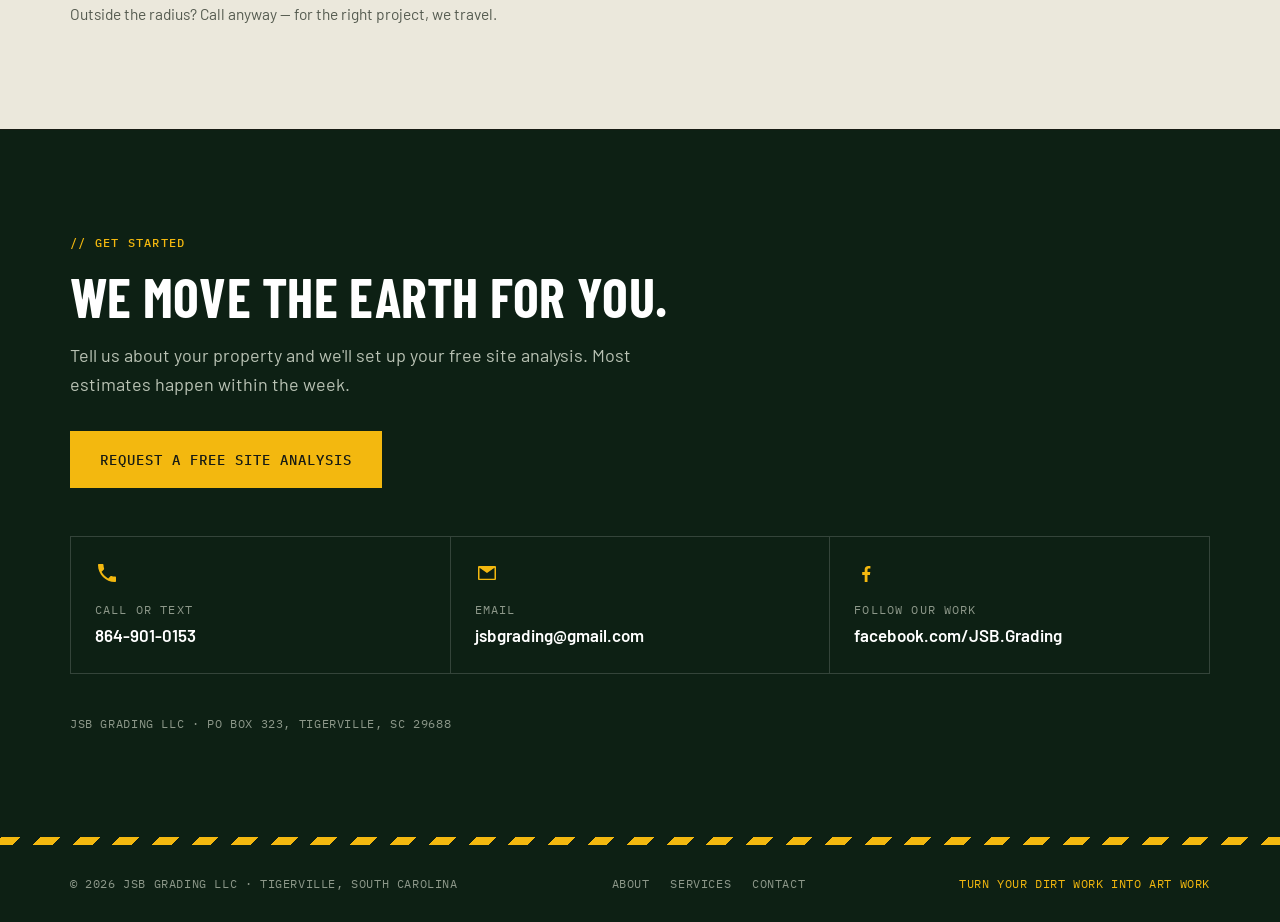
==== commit 3099d411: "Embed client testimonial video in homepage testimonials section Co-Authored-By: Claude Fable 5 <nore" ====
--- a/index.html
+++ b/index.html
@@ -245,6 +245,12 @@
             <figcaption>Julie G.</figcaption>
           </figure>
         </div>
+        <div class="testimonial-video">
+          <p class="eyebrow">Hear It From Them</p>
+          <div class="video-frame">
+            <iframe src="https://www.youtube-nocookie.com/embed/nPgzuvAwEAw" title="JSB Grading clients talk about working with Jeff Bayne" loading="lazy" allow="accelerometer; clipboard-write; encrypted-media; gyroscope; picture-in-picture; web-share" referrerpolicy="strict-origin-when-cross-origin" allowfullscreen></iframe>
+          </div>
+        </div>
       </div>
     </section>
 
--- a/css/style.css
+++ b/css/style.css
@@ -513,6 +513,27 @@
 
 .testimonial figcaption::before { content: "— "; }
 
+.testimonial-video {
+  margin-top: 3rem;
+  border-top: 2px solid var(--ink);
+  padding-top: 1.25rem;
+}
+
+.video-frame {
+  position: relative;
+  margin-top: 1.25rem;
+  aspect-ratio: 16 / 9;
+  background: var(--ink);
+}
+
+.video-frame iframe {
+  position: absolute;
+  inset: 0;
+  width: 100%;
+  height: 100%;
+  border: 0;
+}
+
 /* ---------- Service area ---------- */
 
 .area-grid {
